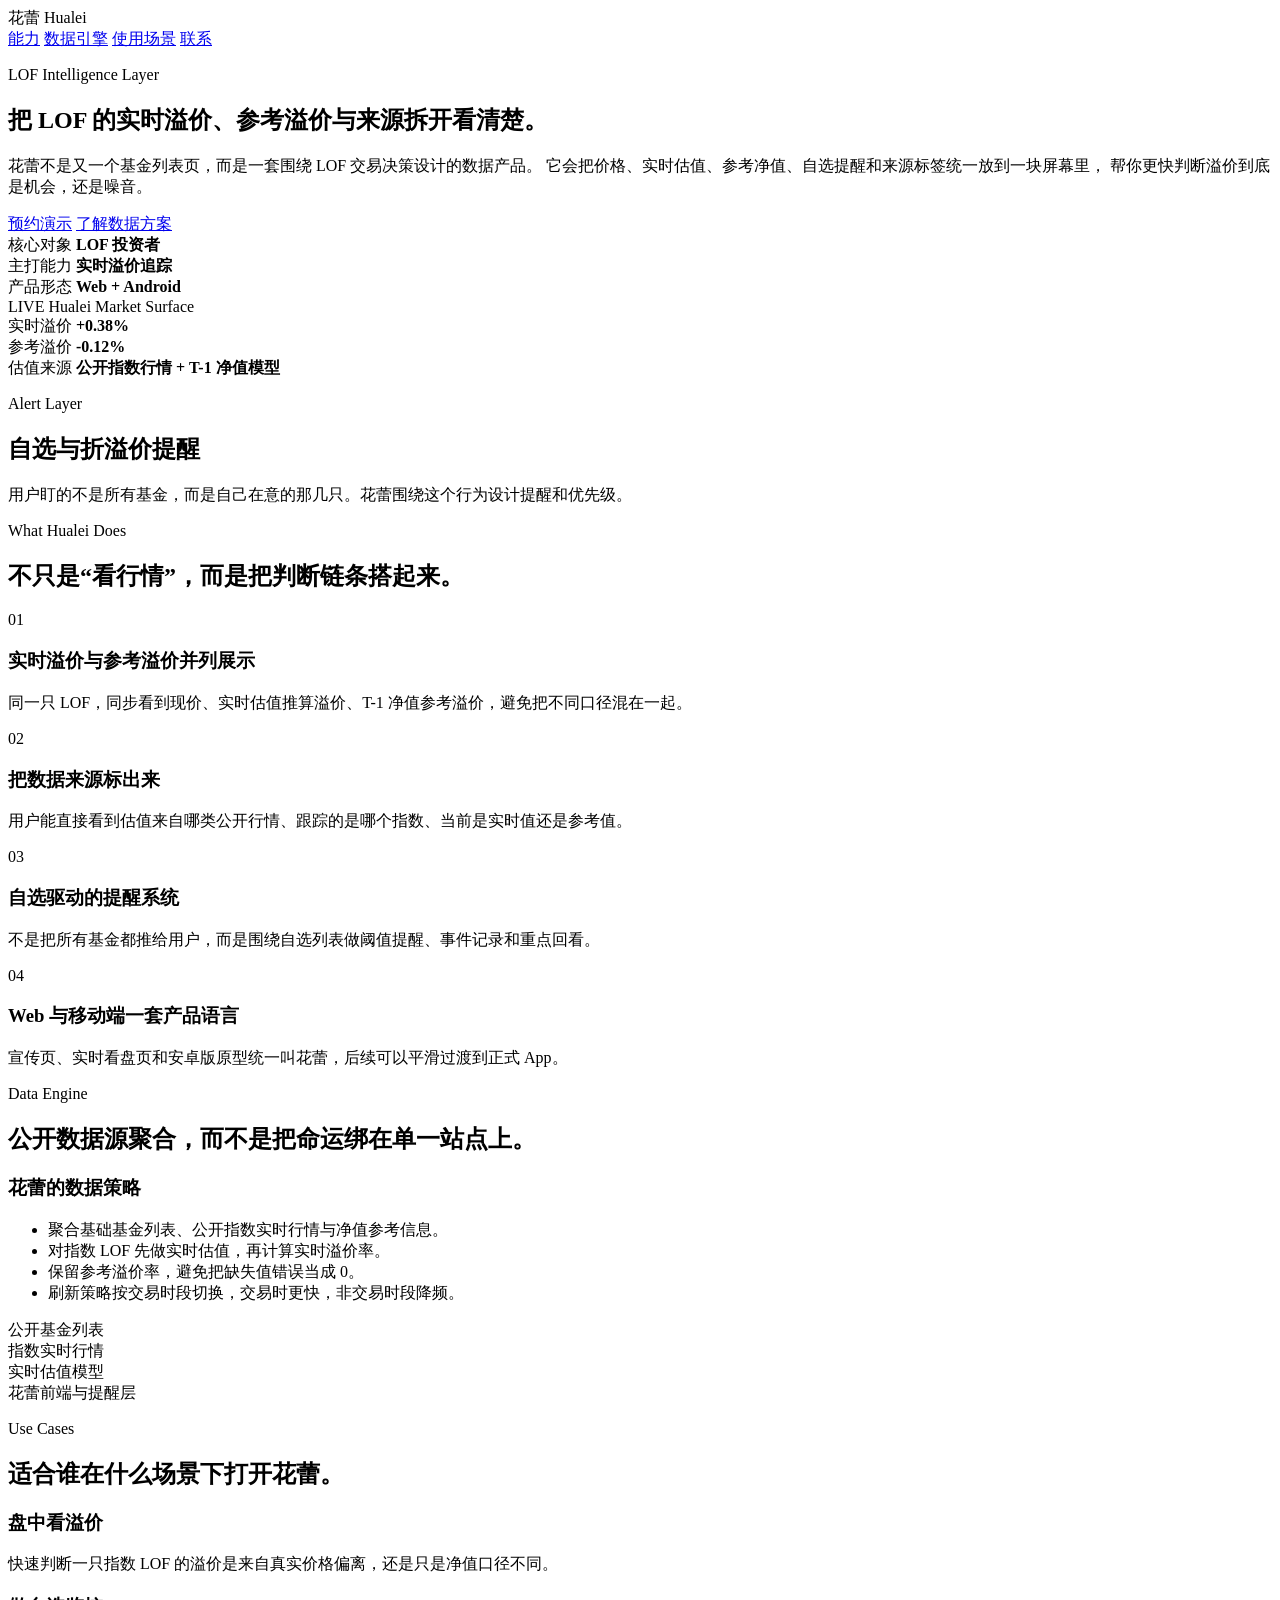
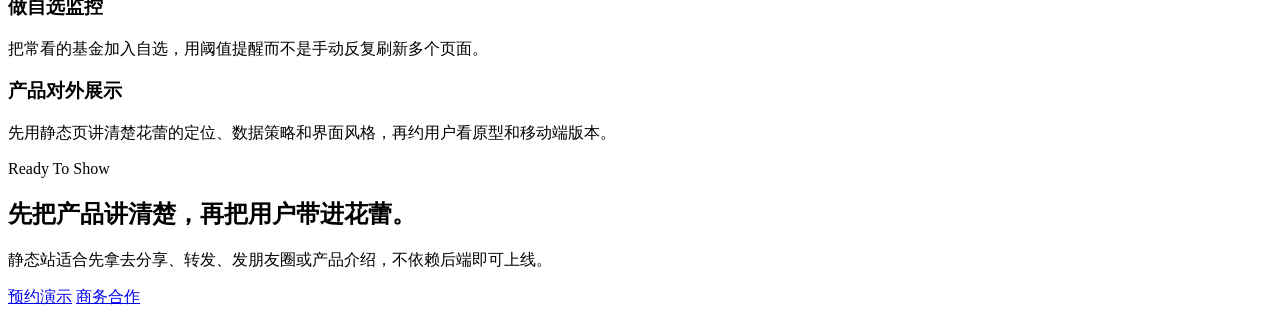
==== index.html @ 197fde26 "Add Hualei Cloudflare Pages landing site" ====
<!DOCTYPE html>
<html lang="zh-CN">
<head>
  <meta charset="UTF-8" />
  <meta name="viewport" content="width=device-width, initial-scale=1.0" />
  <title>花蕾 | LOF 实时溢价追踪</title>
  <meta
    name="description"
    content="花蕾是一款面向 LOF 投资者的准实时数据产品，聚合实时溢价、参考溢价、数据来源、自选提醒和移动端体验。"
  />
  <meta name="theme-color" content="#09111e" />
  <meta property="og:title" content="花蕾 | LOF 实时溢价追踪" />
  <meta
    property="og:description"
    content="把 LOF 的实时溢价、参考溢价与来源拆开看清楚。"
  />
  <meta property="og:type" content="website" />
  <link rel="stylesheet" href="./styles.css" />
  <link rel="manifest" href="./site.webmanifest" />
</head>
<body>
  <div class="aurora aurora-a"></div>
  <div class="aurora aurora-b"></div>
  <div class="noise"></div>

  <header class="site-header">
    <div class="brand-lockup">
      <span class="brand-dot"></span>
      <span class="brand-name">花蕾 Hualei</span>
    </div>
    <nav class="site-nav">
      <a href="#features">能力</a>
      <a href="#engine">数据引擎</a>
      <a href="#scenes">使用场景</a>
      <a href="#contact">联系</a>
    </nav>
  </header>

  <main>
    <section class="hero">
      <div class="hero-copy">
        <p class="eyebrow">LOF Intelligence Layer</p>
        <h1>把 LOF 的实时溢价、参考溢价与来源拆开看清楚。</h1>
        <p class="hero-text">
          花蕾不是又一个基金列表页，而是一套围绕 LOF 交易决策设计的数据产品。
          它会把价格、实时估值、参考净值、自选提醒和来源标签统一放到一块屏幕里，
          帮你更快判断溢价到底是机会，还是噪音。
        </p>
        <div class="hero-actions">
          <a class="primary-link" href="#contact">预约演示</a>
          <a class="secondary-link" href="#engine">了解数据方案</a>
        </div>
        <div class="hero-meta">
          <div class="meta-card">
            <span>核心对象</span>
            <strong>LOF 投资者</strong>
          </div>
          <div class="meta-card">
            <span>主打能力</span>
            <strong>实时溢价追踪</strong>
          </div>
          <div class="meta-card">
            <span>产品形态</span>
            <strong>Web + Android</strong>
          </div>
        </div>
      </div>

      <div class="hero-visual">
        <div class="glass-card main-card">
          <div class="card-topline">
            <span class="signal live">LIVE</span>
            <span>Hualei Market Surface</span>
          </div>
          <div class="metric-stack">
            <div class="metric-row">
              <span>实时溢价</span>
              <strong class="positive">+0.38%</strong>
            </div>
            <div class="metric-row">
              <span>参考溢价</span>
              <strong class="negative">-0.12%</strong>
            </div>
            <div class="metric-row">
              <span>估值来源</span>
              <strong>公开指数行情 + T-1 净值模型</strong>
            </div>
          </div>
          <div class="wave-grid">
            <span></span><span></span><span></span><span></span><span></span><span></span>
            <span></span><span></span><span></span><span></span><span></span><span></span>
          </div>
        </div>

        <div class="glass-card side-card">
          <p class="mini-title">Alert Layer</p>
          <h2>自选与折溢价提醒</h2>
          <p>用户盯的不是所有基金，而是自己在意的那几只。花蕾围绕这个行为设计提醒和优先级。</p>
        </div>
      </div>
    </section>

    <section id="features" class="section-block">
      <div class="section-head">
        <p class="eyebrow">What Hualei Does</p>
        <h2>不只是“看行情”，而是把判断链条搭起来。</h2>
      </div>
      <div class="feature-grid">
        <article class="feature-card">
          <span class="feature-index">01</span>
          <h3>实时溢价与参考溢价并列展示</h3>
          <p>同一只 LOF，同步看到现价、实时估值推算溢价、T-1 净值参考溢价，避免把不同口径混在一起。</p>
        </article>
        <article class="feature-card">
          <span class="feature-index">02</span>
          <h3>把数据来源标出来</h3>
          <p>用户能直接看到估值来自哪类公开行情、跟踪的是哪个指数、当前是实时值还是参考值。</p>
        </article>
        <article class="feature-card">
          <span class="feature-index">03</span>
          <h3>自选驱动的提醒系统</h3>
          <p>不是把所有基金都推给用户，而是围绕自选列表做阈值提醒、事件记录和重点回看。</p>
        </article>
        <article class="feature-card">
          <span class="feature-index">04</span>
          <h3>Web 与移动端一套产品语言</h3>
          <p>宣传页、实时看盘页和安卓版原型统一叫花蕾，后续可以平滑过渡到正式 App。</p>
        </article>
      </div>
    </section>

    <section id="engine" class="section-block engine-section">
      <div class="section-head">
        <p class="eyebrow">Data Engine</p>
        <h2>公开数据源聚合，而不是把命运绑在单一站点上。</h2>
      </div>
      <div class="engine-layout">
        <div class="engine-card">
          <h3>花蕾的数据策略</h3>
          <ul class="bullet-list">
            <li>聚合基础基金列表、公开指数实时行情与净值参考信息。</li>
            <li>对指数 LOF 先做实时估值，再计算实时溢价率。</li>
            <li>保留参考溢价率，避免把缺失值错误当成 0。</li>
            <li>刷新策略按交易时段切换，交易时更快，非交易时段降频。</li>
          </ul>
        </div>
        <div class="engine-flow">
          <div class="flow-node">公开基金列表</div>
          <div class="flow-arrow"></div>
          <div class="flow-node">指数实时行情</div>
          <div class="flow-arrow"></div>
          <div class="flow-node accent-node">实时估值模型</div>
          <div class="flow-arrow"></div>
          <div class="flow-node">花蕾前端与提醒层</div>
        </div>
      </div>
    </section>

    <section id="scenes" class="section-block">
      <div class="section-head">
        <p class="eyebrow">Use Cases</p>
        <h2>适合谁在什么场景下打开花蕾。</h2>
      </div>
      <div class="scene-grid">
        <article class="scene-card">
          <h3>盘中看溢价</h3>
          <p>快速判断一只指数 LOF 的溢价是来自真实价格偏离，还是只是净值口径不同。</p>
        </article>
        <article class="scene-card">
          <h3>做自选监控</h3>
          <p>把常看的基金加入自选，用阈值提醒而不是手动反复刷新多个页面。</p>
        </article>
        <article class="scene-card">
          <h3>产品对外展示</h3>
          <p>先用静态页讲清楚花蕾的定位、数据策略和界面风格，再约用户看原型和移动端版本。</p>
        </article>
      </div>
    </section>

    <section id="contact" class="cta-strip">
      <div>
        <p class="eyebrow">Ready To Show</p>
        <h2>先把产品讲清楚，再把用户带进花蕾。</h2>
        <p class="cta-text">静态站适合先拿去分享、转发、发朋友圈或产品介绍，不依赖后端即可上线。</p>
      </div>
      <div class="cta-actions">
        <a class="primary-link" href="mailto:hello@hualei.app">预约演示</a>
        <a class="secondary-link" href="mailto:bd@hualei.app">商务合作</a>
      </div>
    </section>
  </main>
</body>
</html>
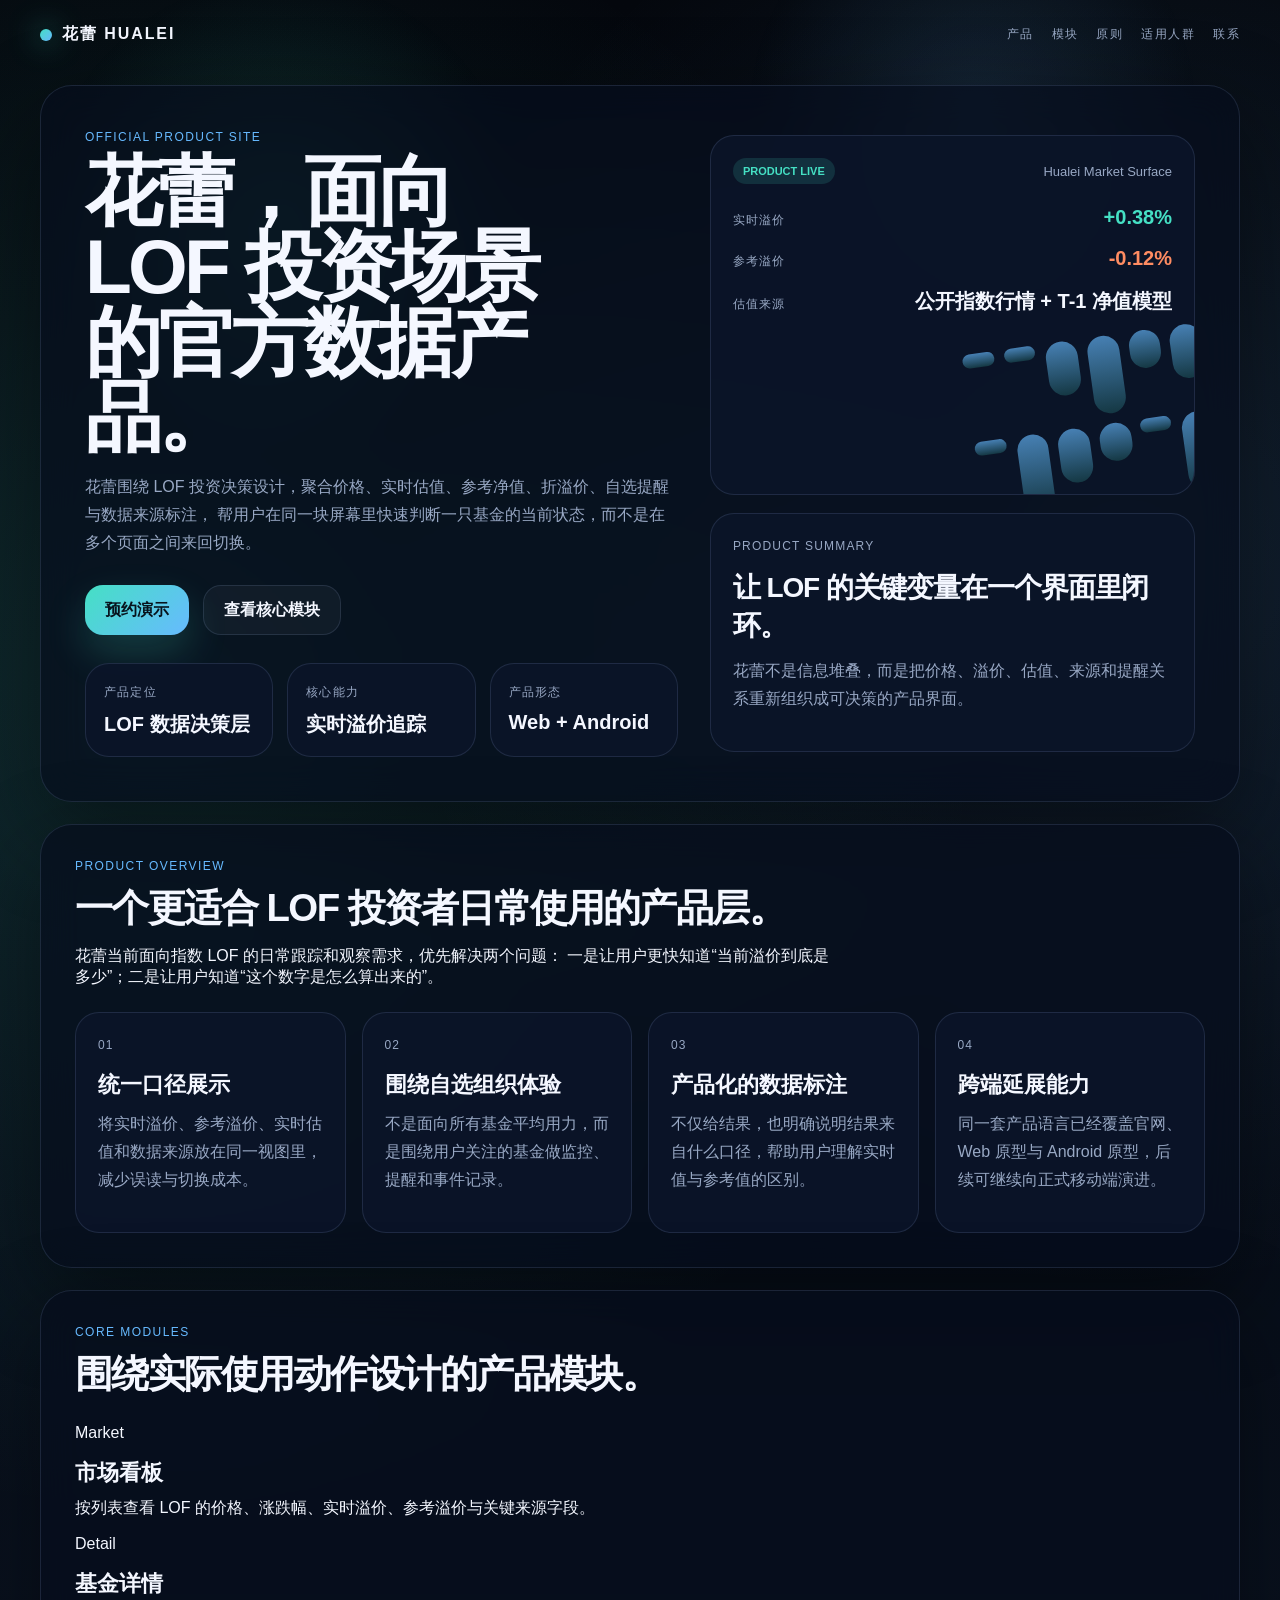
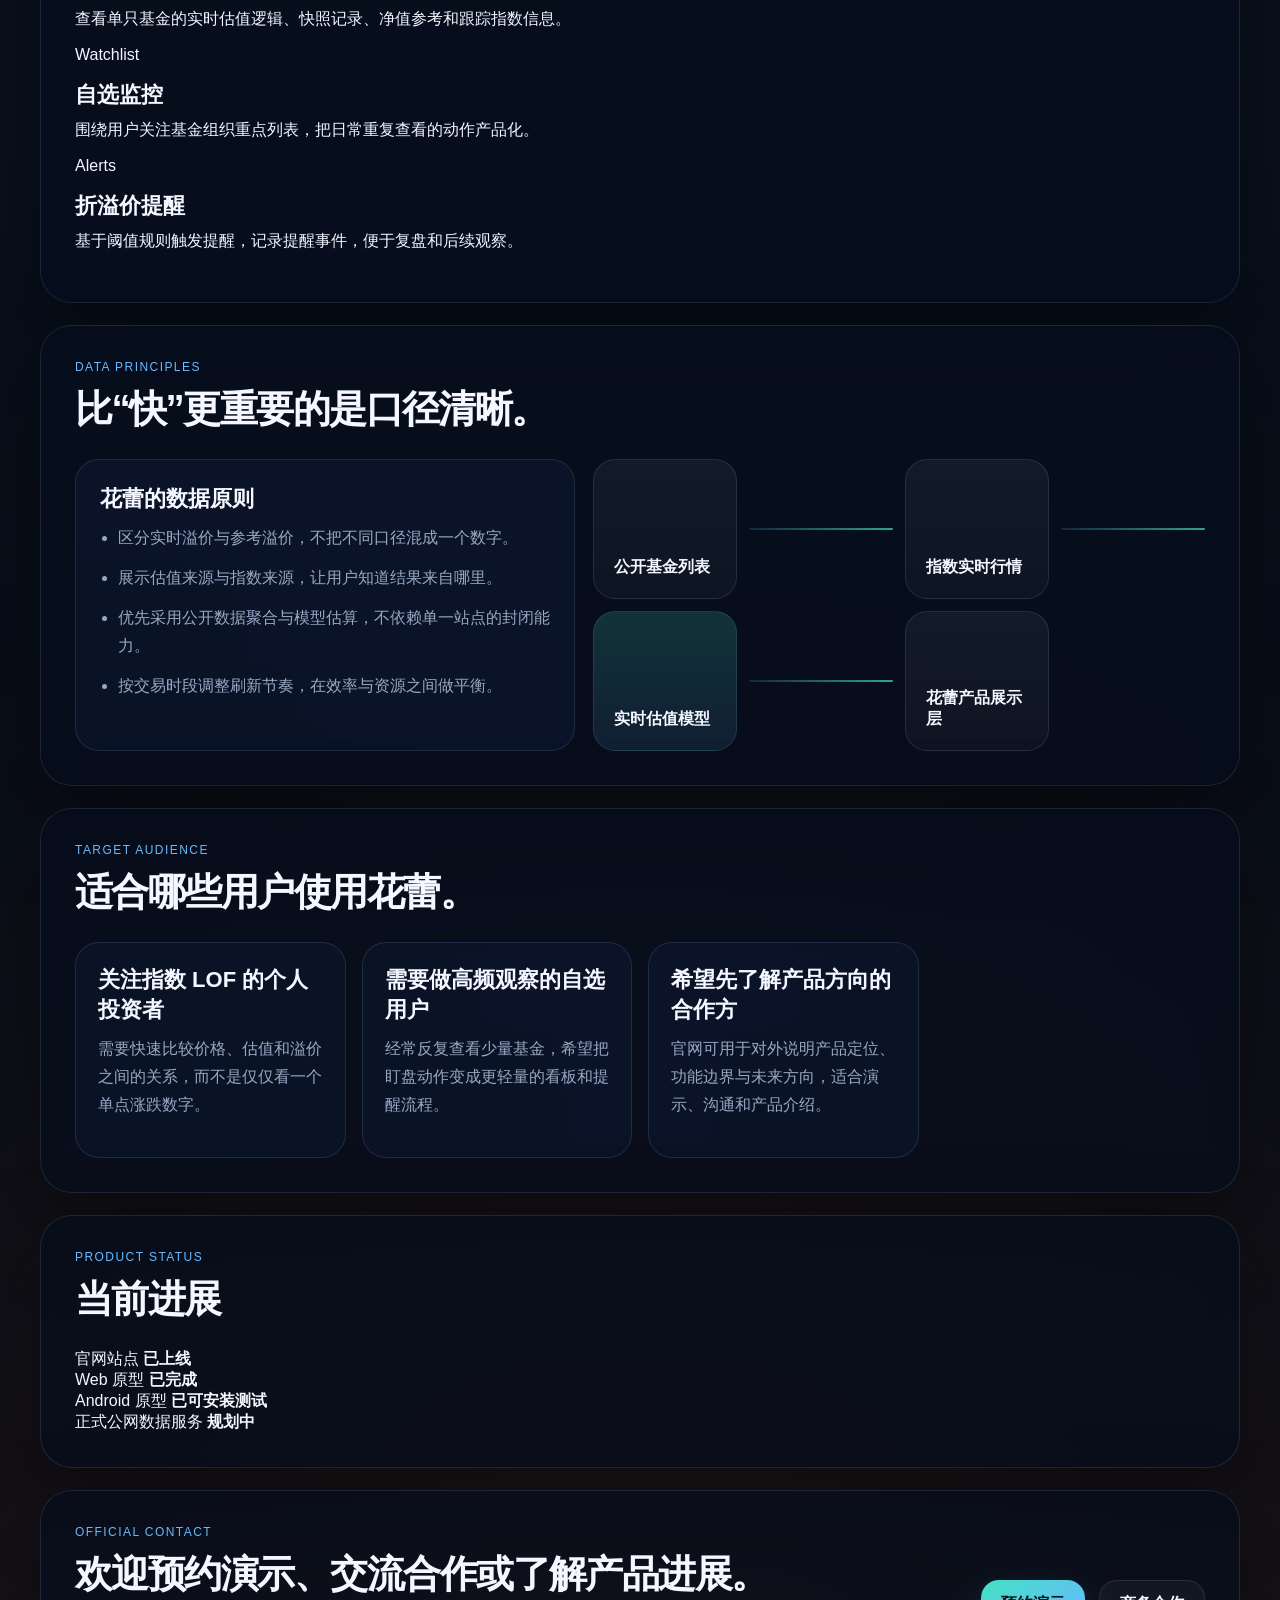
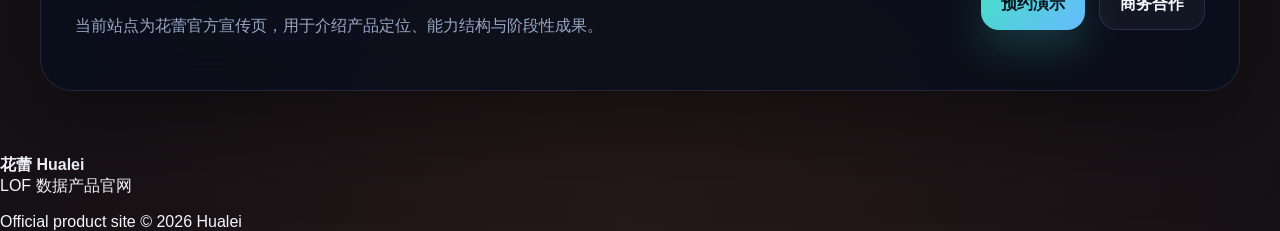
==== commit 7fa50614: "Upgrade landing page into official product site" ====
--- a/index.html
+++ b/index.html
@@ -3,16 +3,16 @@
 <head>
   <meta charset="UTF-8" />
   <meta name="viewport" content="width=device-width, initial-scale=1.0" />
-  <title>花蕾 | LOF 实时溢价追踪</title>
+  <title>花蕾 | LOF 数据产品官网</title>
   <meta
     name="description"
-    content="花蕾是一款面向 LOF 投资者的准实时数据产品，聚合实时溢价、参考溢价、数据来源、自选提醒和移动端体验。"
+    content="花蕾是一款面向 LOF 投资者的官方数据产品，提供实时溢价追踪、参考溢价、数据来源标注、自选监控与提醒能力。"
   />
   <meta name="theme-color" content="#09111e" />
-  <meta property="og:title" content="花蕾 | LOF 实时溢价追踪" />
+  <meta property="og:title" content="花蕾 | LOF 数据产品官网" />
   <meta
     property="og:description"
-    content="把 LOF 的实时溢价、参考溢价与来源拆开看清楚。"
+    content="把 LOF 的价格、估值、溢价与来源拆开看清楚。"
   />
   <meta property="og:type" content="website" />
   <link rel="stylesheet" href="./styles.css" />
@@ -29,9 +29,10 @@
       <span class="brand-name">花蕾 Hualei</span>
     </div>
     <nav class="site-nav">
-      <a href="#features">能力</a>
-      <a href="#engine">数据引擎</a>
-      <a href="#scenes">使用场景</a>
+      <a href="#product">产品</a>
+      <a href="#modules">模块</a>
+      <a href="#principles">原则</a>
+      <a href="#audience">适用人群</a>
       <a href="#contact">联系</a>
     </nav>
   </header>
@@ -39,24 +40,23 @@
   <main>
     <section class="hero">
       <div class="hero-copy">
-        <p class="eyebrow">LOF Intelligence Layer</p>
-        <h1>把 LOF 的实时溢价、参考溢价与来源拆开看清楚。</h1>
+        <p class="eyebrow">Official Product Site</p>
+        <h1>花蕾，面向 LOF 投资场景的官方数据产品。</h1>
         <p class="hero-text">
-          花蕾不是又一个基金列表页，而是一套围绕 LOF 交易决策设计的数据产品。
-          它会把价格、实时估值、参考净值、自选提醒和来源标签统一放到一块屏幕里，
-          帮你更快判断溢价到底是机会，还是噪音。
+          花蕾围绕 LOF 投资决策设计，聚合价格、实时估值、参考净值、折溢价、自选提醒与数据来源标注，
+          帮用户在同一块屏幕里快速判断一只基金的当前状态，而不是在多个页面之间来回切换。
         </p>
         <div class="hero-actions">
           <a class="primary-link" href="#contact">预约演示</a>
-          <a class="secondary-link" href="#engine">了解数据方案</a>
+          <a class="secondary-link" href="#modules">查看核心模块</a>
         </div>
         <div class="hero-meta">
           <div class="meta-card">
-            <span>核心对象</span>
-            <strong>LOF 投资者</strong>
+            <span>产品定位</span>
+            <strong>LOF 数据决策层</strong>
           </div>
           <div class="meta-card">
-            <span>主打能力</span>
+            <span>核心能力</span>
             <strong>实时溢价追踪</strong>
           </div>
           <div class="meta-card">
@@ -69,7 +69,7 @@
       <div class="hero-visual">
         <div class="glass-card main-card">
           <div class="card-topline">
-            <span class="signal live">LIVE</span>
+            <span class="signal live">PRODUCT LIVE</span>
             <span>Hualei Market Surface</span>
           </div>
           <div class="metric-stack">
@@ -93,55 +93,88 @@
         </div>
 
         <div class="glass-card side-card">
-          <p class="mini-title">Alert Layer</p>
-          <h2>自选与折溢价提醒</h2>
-          <p>用户盯的不是所有基金，而是自己在意的那几只。花蕾围绕这个行为设计提醒和优先级。</p>
-        </div>
-      </div>
-    </section>
-
-    <section id="features" class="section-block">
-      <div class="section-head">
-        <p class="eyebrow">What Hualei Does</p>
-        <h2>不只是“看行情”，而是把判断链条搭起来。</h2>
+          <p class="mini-title">Product Summary</p>
+          <h2>让 LOF 的关键变量在一个界面里闭环。</h2>
+          <p>花蕾不是信息堆叠，而是把价格、溢价、估值、来源和提醒关系重新组织成可决策的产品界面。</p>
+        </div>
+      </div>
+    </section>
+
+    <section id="product" class="section-block">
+      <div class="section-head">
+        <p class="eyebrow">Product Overview</p>
+        <h2>一个更适合 LOF 投资者日常使用的产品层。</h2>
+        <p class="section-copy">
+          花蕾当前面向指数 LOF 的日常跟踪和观察需求，优先解决两个问题：
+          一是让用户更快知道“当前溢价到底是多少”；二是让用户知道“这个数字是怎么算出来的”。
+        </p>
       </div>
       <div class="feature-grid">
         <article class="feature-card">
           <span class="feature-index">01</span>
-          <h3>实时溢价与参考溢价并列展示</h3>
-          <p>同一只 LOF，同步看到现价、实时估值推算溢价、T-1 净值参考溢价，避免把不同口径混在一起。</p>
+          <h3>统一口径展示</h3>
+          <p>将实时溢价、参考溢价、实时估值和数据来源放在同一视图里，减少误读与切换成本。</p>
         </article>
         <article class="feature-card">
           <span class="feature-index">02</span>
-          <h3>把数据来源标出来</h3>
-          <p>用户能直接看到估值来自哪类公开行情、跟踪的是哪个指数、当前是实时值还是参考值。</p>
+          <h3>围绕自选组织体验</h3>
+          <p>不是面向所有基金平均用力，而是围绕用户关注的基金做监控、提醒和事件记录。</p>
         </article>
         <article class="feature-card">
           <span class="feature-index">03</span>
-          <h3>自选驱动的提醒系统</h3>
-          <p>不是把所有基金都推给用户，而是围绕自选列表做阈值提醒、事件记录和重点回看。</p>
+          <h3>产品化的数据标注</h3>
+          <p>不仅给结果，也明确说明结果来自什么口径，帮助用户理解实时值与参考值的区别。</p>
         </article>
         <article class="feature-card">
           <span class="feature-index">04</span>
-          <h3>Web 与移动端一套产品语言</h3>
-          <p>宣传页、实时看盘页和安卓版原型统一叫花蕾，后续可以平滑过渡到正式 App。</p>
-        </article>
-      </div>
-    </section>
-
-    <section id="engine" class="section-block engine-section">
-      <div class="section-head">
-        <p class="eyebrow">Data Engine</p>
-        <h2>公开数据源聚合，而不是把命运绑在单一站点上。</h2>
+          <h3>跨端延展能力</h3>
+          <p>同一套产品语言已经覆盖官网、Web 原型与 Android 原型，后续可继续向正式移动端演进。</p>
+        </article>
+      </div>
+    </section>
+
+    <section id="modules" class="section-block">
+      <div class="section-head">
+        <p class="eyebrow">Core Modules</p>
+        <h2>围绕实际使用动作设计的产品模块。</h2>
+      </div>
+      <div class="module-grid">
+        <article class="module-card">
+          <p class="module-tag">Market</p>
+          <h3>市场看板</h3>
+          <p>按列表查看 LOF 的价格、涨跌幅、实时溢价、参考溢价与关键来源字段。</p>
+        </article>
+        <article class="module-card">
+          <p class="module-tag">Detail</p>
+          <h3>基金详情</h3>
+          <p>查看单只基金的实时估值逻辑、快照记录、净值参考和跟踪指数信息。</p>
+        </article>
+        <article class="module-card">
+          <p class="module-tag">Watchlist</p>
+          <h3>自选监控</h3>
+          <p>围绕用户关注基金组织重点列表，把日常重复查看的动作产品化。</p>
+        </article>
+        <article class="module-card">
+          <p class="module-tag">Alerts</p>
+          <h3>折溢价提醒</h3>
+          <p>基于阈值规则触发提醒，记录提醒事件，便于复盘和后续观察。</p>
+        </article>
+      </div>
+    </section>
+
+    <section id="principles" class="section-block engine-section">
+      <div class="section-head">
+        <p class="eyebrow">Data Principles</p>
+        <h2>比“快”更重要的是口径清晰。</h2>
       </div>
       <div class="engine-layout">
         <div class="engine-card">
-          <h3>花蕾的数据策略</h3>
+          <h3>花蕾的数据原则</h3>
           <ul class="bullet-list">
-            <li>聚合基础基金列表、公开指数实时行情与净值参考信息。</li>
-            <li>对指数 LOF 先做实时估值，再计算实时溢价率。</li>
-            <li>保留参考溢价率，避免把缺失值错误当成 0。</li>
-            <li>刷新策略按交易时段切换，交易时更快，非交易时段降频。</li>
+            <li>区分实时溢价与参考溢价，不把不同口径混成一个数字。</li>
+            <li>展示估值来源与指数来源，让用户知道结果来自哪里。</li>
+            <li>优先采用公开数据聚合与模型估算，不依赖单一站点的封闭能力。</li>
+            <li>按交易时段调整刷新节奏，在效率与资源之间做平衡。</li>
           </ul>
         </div>
         <div class="engine-flow">
@@ -151,37 +184,62 @@
           <div class="flow-arrow"></div>
           <div class="flow-node accent-node">实时估值模型</div>
           <div class="flow-arrow"></div>
-          <div class="flow-node">花蕾前端与提醒层</div>
-        </div>
-      </div>
-    </section>
-
-    <section id="scenes" class="section-block">
-      <div class="section-head">
-        <p class="eyebrow">Use Cases</p>
-        <h2>适合谁在什么场景下打开花蕾。</h2>
+          <div class="flow-node">花蕾产品展示层</div>
+        </div>
+      </div>
+    </section>
+
+    <section id="audience" class="section-block">
+      <div class="section-head">
+        <p class="eyebrow">Target Audience</p>
+        <h2>适合哪些用户使用花蕾。</h2>
       </div>
       <div class="scene-grid">
         <article class="scene-card">
-          <h3>盘中看溢价</h3>
-          <p>快速判断一只指数 LOF 的溢价是来自真实价格偏离，还是只是净值口径不同。</p>
+          <h3>关注指数 LOF 的个人投资者</h3>
+          <p>需要快速比较价格、估值和溢价之间的关系，而不是仅仅看一个单点涨跌数字。</p>
         </article>
         <article class="scene-card">
-          <h3>做自选监控</h3>
-          <p>把常看的基金加入自选，用阈值提醒而不是手动反复刷新多个页面。</p>
+          <h3>需要做高频观察的自选用户</h3>
+          <p>经常反复查看少量基金，希望把盯盘动作变成更轻量的看板和提醒流程。</p>
         </article>
         <article class="scene-card">
-          <h3>产品对外展示</h3>
-          <p>先用静态页讲清楚花蕾的定位、数据策略和界面风格，再约用户看原型和移动端版本。</p>
-        </article>
+          <h3>希望先了解产品方向的合作方</h3>
+          <p>官网可用于对外说明产品定位、功能边界与未来方向，适合演示、沟通和产品介绍。</p>
+        </article>
+      </div>
+    </section>
+
+    <section class="section-block status-section">
+      <div class="section-head">
+        <p class="eyebrow">Product Status</p>
+        <h2>当前进展</h2>
+      </div>
+      <div class="status-grid">
+        <div class="status-card">
+          <span>官网站点</span>
+          <strong>已上线</strong>
+        </div>
+        <div class="status-card">
+          <span>Web 原型</span>
+          <strong>已完成</strong>
+        </div>
+        <div class="status-card">
+          <span>Android 原型</span>
+          <strong>已可安装测试</strong>
+        </div>
+        <div class="status-card">
+          <span>正式公网数据服务</span>
+          <strong>规划中</strong>
+        </div>
       </div>
     </section>
 
     <section id="contact" class="cta-strip">
       <div>
-        <p class="eyebrow">Ready To Show</p>
-        <h2>先把产品讲清楚，再把用户带进花蕾。</h2>
-        <p class="cta-text">静态站适合先拿去分享、转发、发朋友圈或产品介绍，不依赖后端即可上线。</p>
+        <p class="eyebrow">Official Contact</p>
+        <h2>欢迎预约演示、交流合作或了解产品进展。</h2>
+        <p class="cta-text">当前站点为花蕾官方宣传页，用于介绍产品定位、能力结构与阶段性成果。</p>
       </div>
       <div class="cta-actions">
         <a class="primary-link" href="mailto:hello@hualei.app">预约演示</a>
@@ -189,5 +247,16 @@
       </div>
     </section>
   </main>
+
+  <footer class="site-footer">
+    <div>
+      <strong>花蕾 Hualei</strong>
+      <p>LOF 数据产品官网</p>
+    </div>
+    <div class="footer-copy">
+      <span>Official product site</span>
+      <span>© 2026 Hualei</span>
+    </div>
+  </footer>
 </body>
 </html>
--- a/styles.css
+++ b/styles.css
@@ -0,0 +1,490 @@
+:root {
+  --bg: #04070d;
+  --panel: rgba(7, 14, 29, 0.7);
+  --panel-strong: rgba(12, 21, 42, 0.88);
+  --line: rgba(126, 150, 192, 0.18);
+  --text: #f4f7ff;
+  --muted: #98a8c4;
+  --teal: #45e0c4;
+  --cyan: #67baff;
+  --orange: #ff8c62;
+  --shadow: 0 32px 90px rgba(0, 0, 0, 0.42);
+}
+
+* {
+  box-sizing: border-box;
+}
+
+html {
+  scroll-behavior: smooth;
+}
+
+body {
+  margin: 0;
+  min-height: 100vh;
+  overflow-x: hidden;
+  font-family: "Segoe UI", "PingFang SC", "Microsoft YaHei", sans-serif;
+  color: var(--text);
+  background:
+    radial-gradient(circle at 12% 20%, rgba(69, 224, 196, 0.15), transparent 28%),
+    radial-gradient(circle at 88% 16%, rgba(103, 186, 255, 0.13), transparent 24%),
+    radial-gradient(circle at 50% 100%, rgba(255, 140, 98, 0.13), transparent 38%),
+    linear-gradient(180deg, #04070d 0%, #09111e 48%, #05080f 100%);
+}
+
+.aurora,
+.noise {
+  pointer-events: none;
+  position: fixed;
+  inset: 0;
+}
+
+.aurora-a {
+  background: radial-gradient(circle at 22% 24%, rgba(69, 224, 196, 0.14), transparent 20%);
+}
+
+.aurora-b {
+  background: radial-gradient(circle at 76% 12%, rgba(103, 186, 255, 0.12), transparent 18%);
+}
+
+.noise {
+  opacity: 0.08;
+  background-image:
+    linear-gradient(rgba(255, 255, 255, 0.05) 1px, transparent 1px),
+    linear-gradient(90deg, rgba(255, 255, 255, 0.04) 1px, transparent 1px);
+  background-size: 72px 72px;
+  mask-image: linear-gradient(180deg, black, transparent);
+}
+
+.site-header,
+main {
+  position: relative;
+  z-index: 1;
+}
+
+.site-header {
+  width: min(1200px, calc(100vw - 32px));
+  margin: 0 auto;
+  padding: 24px 0 0;
+  display: flex;
+  justify-content: space-between;
+  align-items: center;
+  gap: 18px;
+}
+
+.brand-lockup {
+  display: inline-flex;
+  align-items: center;
+  gap: 10px;
+  font-weight: 700;
+}
+
+.brand-dot {
+  width: 12px;
+  height: 12px;
+  border-radius: 999px;
+  background: linear-gradient(135deg, var(--teal), var(--cyan));
+  box-shadow: 0 0 30px rgba(69, 224, 196, 0.8);
+}
+
+.brand-name,
+.site-nav a,
+.eyebrow {
+  letter-spacing: 0.12em;
+  text-transform: uppercase;
+}
+
+.site-nav {
+  display: flex;
+  flex-wrap: wrap;
+  gap: 18px;
+}
+
+.site-nav a {
+  color: var(--muted);
+  text-decoration: none;
+  font-size: 12px;
+}
+
+main {
+  width: min(1200px, calc(100vw - 32px));
+  margin: 0 auto;
+  padding: 20px 0 64px;
+}
+
+.hero,
+.section-block,
+.cta-strip {
+  background: var(--panel);
+  border: 1px solid var(--line);
+  border-radius: 32px;
+  box-shadow: var(--shadow);
+  backdrop-filter: blur(18px);
+}
+
+.hero {
+  display: grid;
+  grid-template-columns: 1.1fr 0.9fr;
+  gap: 32px;
+  padding: 44px;
+  margin-top: 20px;
+}
+
+.eyebrow {
+  margin: 0 0 10px;
+  color: var(--cyan);
+  font-size: 12px;
+}
+
+h1,
+h2,
+h3,
+p {
+  margin-top: 0;
+}
+
+h1 {
+  margin-bottom: 18px;
+  font-size: clamp(42px, 6vw, 78px);
+  line-height: 0.98;
+  letter-spacing: -0.05em;
+  max-width: 12ch;
+}
+
+h2 {
+  margin-bottom: 12px;
+  font-size: clamp(26px, 3vw, 42px);
+  letter-spacing: -0.04em;
+}
+
+h3 {
+  margin-bottom: 10px;
+  font-size: 22px;
+}
+
+.hero-text,
+.feature-card p,
+.engine-card li,
+.scene-card p,
+.side-card p,
+.cta-text {
+  color: var(--muted);
+  line-height: 1.75;
+}
+
+.hero-actions,
+.cta-actions {
+  display: flex;
+  flex-wrap: wrap;
+  gap: 14px;
+  margin-top: 28px;
+}
+
+.primary-link,
+.secondary-link {
+  display: inline-flex;
+  align-items: center;
+  justify-content: center;
+  min-height: 50px;
+  padding: 0 20px;
+  border-radius: 18px;
+  font-weight: 700;
+  text-decoration: none;
+}
+
+.primary-link {
+  color: #07131d;
+  background: linear-gradient(135deg, var(--teal), var(--cyan));
+  box-shadow: 0 18px 40px rgba(69, 224, 196, 0.2);
+}
+
+.secondary-link {
+  color: var(--text);
+  border: 1px solid var(--line);
+  background: rgba(255, 255, 255, 0.04);
+}
+
+.hero-meta {
+  display: grid;
+  grid-template-columns: repeat(3, 1fr);
+  gap: 14px;
+  margin-top: 28px;
+}
+
+.meta-card,
+.glass-card,
+.feature-card,
+.engine-card,
+.scene-card {
+  background: var(--panel-strong);
+  border: 1px solid var(--line);
+  border-radius: 24px;
+}
+
+.meta-card {
+  padding: 18px;
+}
+
+.meta-card span,
+.metric-row span,
+.mini-title,
+.feature-index {
+  color: var(--muted);
+  font-size: 12px;
+  text-transform: uppercase;
+  letter-spacing: 0.1em;
+}
+
+.meta-card strong,
+.metric-row strong {
+  display: block;
+  margin-top: 10px;
+  font-size: 20px;
+}
+
+.hero-visual {
+  display: grid;
+  gap: 18px;
+  align-content: center;
+}
+
+.glass-card {
+  padding: 22px;
+  position: relative;
+  overflow: hidden;
+}
+
+.main-card {
+  min-height: 360px;
+}
+
+.card-topline {
+  display: flex;
+  justify-content: space-between;
+  align-items: center;
+  gap: 12px;
+  margin-bottom: 22px;
+  color: var(--muted);
+  font-size: 13px;
+}
+
+.signal {
+  padding: 7px 10px;
+  border-radius: 999px;
+  font-size: 11px;
+  font-weight: 700;
+}
+
+.signal.live {
+  color: var(--teal);
+  background: rgba(69, 224, 196, 0.14);
+}
+
+.metric-stack {
+  display: grid;
+  gap: 18px;
+}
+
+.metric-row {
+  display: flex;
+  justify-content: space-between;
+  gap: 16px;
+  align-items: baseline;
+}
+
+.metric-row strong {
+  margin-top: 0;
+  text-align: right;
+}
+
+.wave-grid {
+  position: absolute;
+  right: -18px;
+  bottom: -10px;
+  width: 240px;
+  display: grid;
+  grid-template-columns: repeat(6, 1fr);
+  gap: 10px;
+  transform: rotate(-8deg);
+}
+
+.wave-grid span {
+  display: block;
+  height: 14px;
+  border-radius: 999px;
+  background: linear-gradient(180deg, rgba(103, 186, 255, 0.65), rgba(69, 224, 196, 0.18));
+  animation: rise 3.8s ease-in-out infinite;
+}
+
+.wave-grid span:nth-child(3n) { height: 54px; }
+.wave-grid span:nth-child(4n) { height: 78px; }
+.wave-grid span:nth-child(5n) { height: 38px; }
+
+@keyframes rise {
+  0%, 100% { transform: translateY(8px); opacity: 0.55; }
+  50% { transform: translateY(-8px); opacity: 1; }
+}
+
+.side-card h2 {
+  font-size: 28px;
+}
+
+.positive {
+  color: var(--teal);
+}
+
+.negative {
+  color: var(--orange);
+}
+
+.section-block,
+.cta-strip {
+  margin-top: 22px;
+  padding: 34px;
+}
+
+.section-head {
+  max-width: 760px;
+  margin-bottom: 24px;
+}
+
+.feature-grid,
+.scene-grid {
+  display: grid;
+  grid-template-columns: repeat(4, 1fr);
+  gap: 16px;
+}
+
+.feature-card,
+.scene-card {
+  padding: 22px;
+}
+
+.feature-index {
+  display: inline-block;
+  margin-bottom: 18px;
+}
+
+.engine-layout {
+  display: grid;
+  grid-template-columns: 0.9fr 1.1fr;
+  gap: 18px;
+  align-items: stretch;
+}
+
+.engine-card {
+  padding: 24px;
+}
+
+.bullet-list {
+  margin: 0;
+  padding-left: 18px;
+}
+
+.bullet-list li + li {
+  margin-top: 12px;
+}
+
+.engine-flow {
+  display: grid;
+  grid-template-columns: repeat(4, 1fr);
+  gap: 12px;
+  align-items: center;
+}
+
+.flow-node,
+.flow-arrow {
+  border-radius: 22px;
+}
+
+.flow-node {
+  min-height: 140px;
+  padding: 20px;
+  display: flex;
+  align-items: flex-end;
+  border: 1px solid var(--line);
+  background: linear-gradient(180deg, rgba(255,255,255,0.06), rgba(255,255,255,0.03));
+  font-weight: 700;
+}
+
+.accent-node {
+  background: linear-gradient(180deg, rgba(69, 224, 196, 0.18), rgba(103, 186, 255, 0.1));
+}
+
+.flow-arrow {
+  height: 2px;
+  background: linear-gradient(90deg, rgba(103, 186, 255, 0.15), rgba(69, 224, 196, 0.7));
+}
+
+.cta-strip {
+  display: flex;
+  justify-content: space-between;
+  align-items: center;
+  gap: 20px;
+}
+
+@media (max-width: 1100px) {
+  .hero,
+  .engine-layout,
+  .cta-strip {
+    grid-template-columns: 1fr;
+    display: grid;
+  }
+
+  .feature-grid,
+  .scene-grid,
+  .hero-meta {
+    grid-template-columns: repeat(2, 1fr);
+  }
+
+  .engine-flow {
+    grid-template-columns: 1fr;
+  }
+
+  .flow-arrow {
+    width: 2px;
+    height: 34px;
+    justify-self: center;
+    background: linear-gradient(180deg, rgba(103, 186, 255, 0.15), rgba(69, 224, 196, 0.7));
+  }
+}
+
+@media (max-width: 760px) {
+  .site-header,
+  main {
+    width: min(100vw - 20px, 1200px);
+  }
+
+  .site-header {
+    padding-top: 14px;
+    flex-direction: column;
+    align-items: flex-start;
+  }
+
+  .hero,
+  .section-block,
+  .cta-strip {
+    padding: 22px;
+    border-radius: 24px;
+  }
+
+  .feature-grid,
+  .scene-grid,
+  .hero-meta {
+    grid-template-columns: 1fr;
+  }
+
+  h1 {
+    max-width: none;
+  }
+
+  .metric-row,
+  .cta-actions {
+    flex-direction: column;
+    align-items: flex-start;
+  }
+
+  .metric-row strong {
+    text-align: left;
+  }
+}
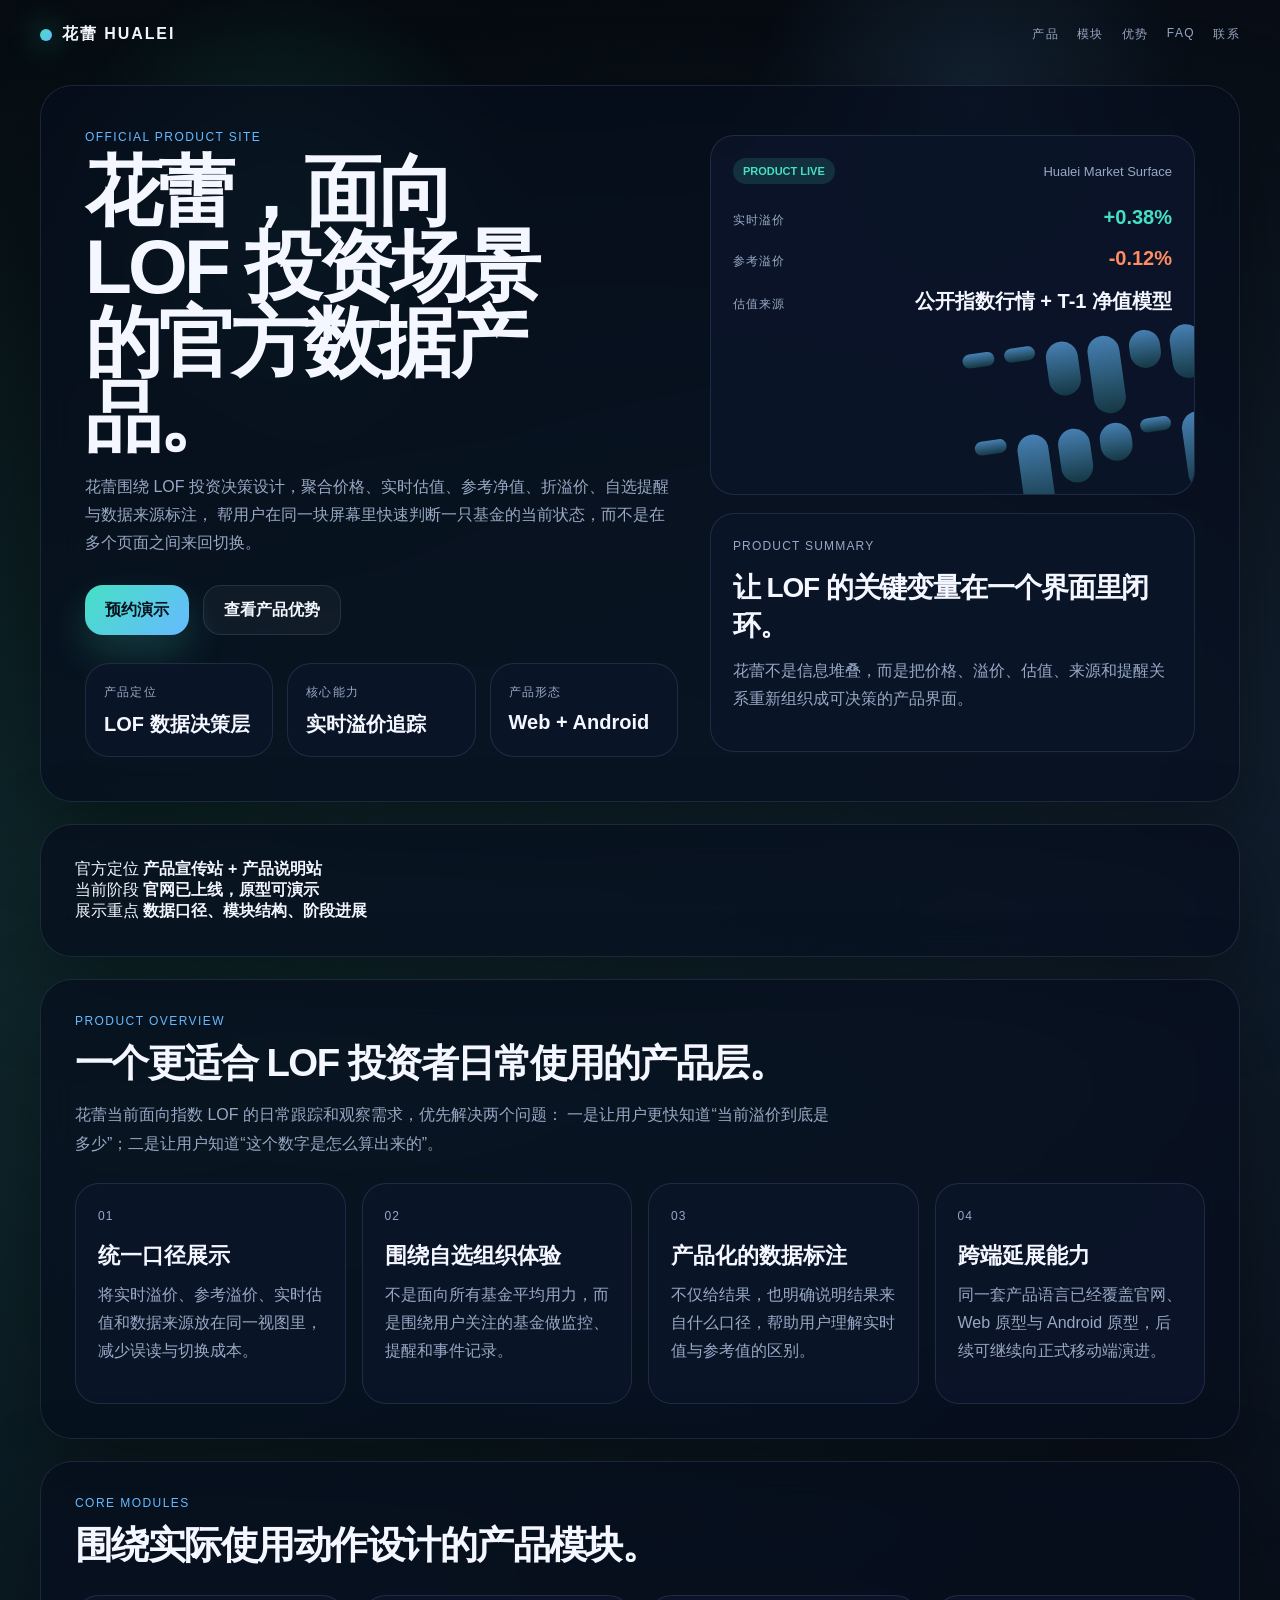
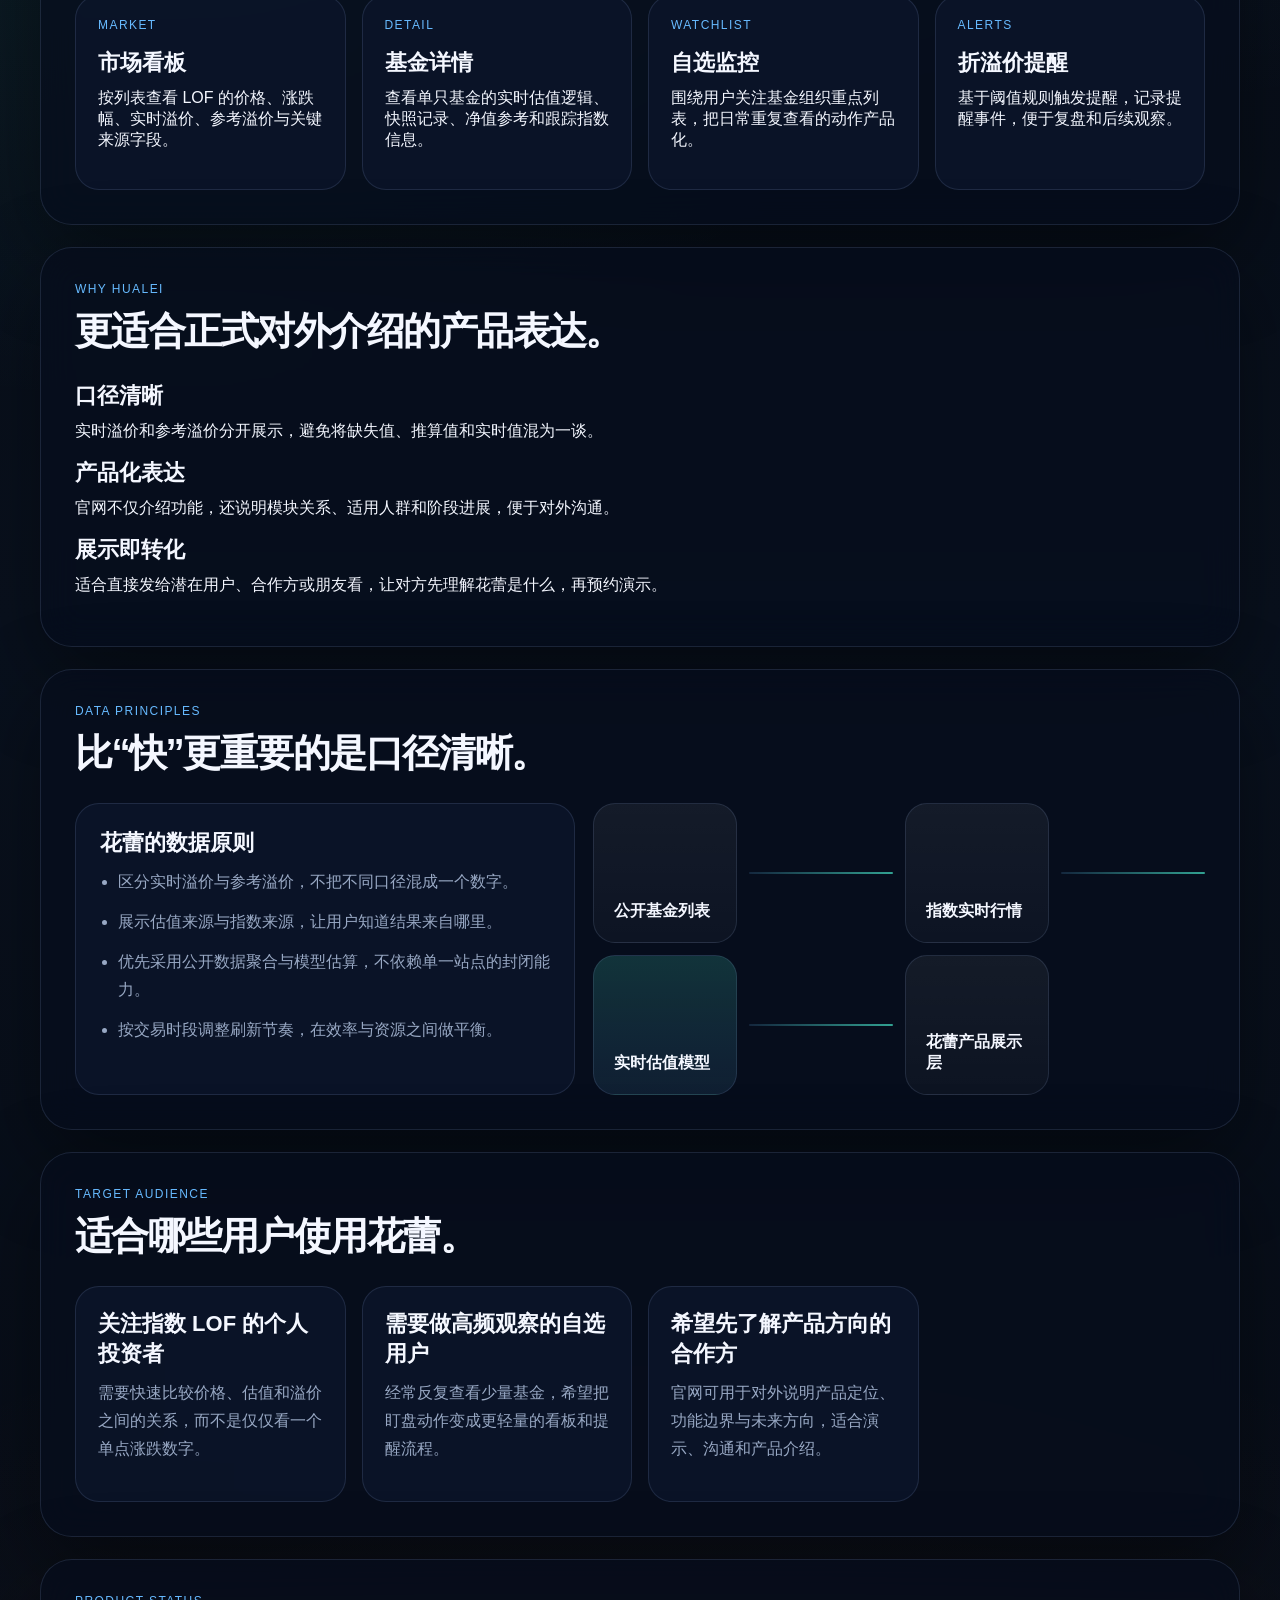
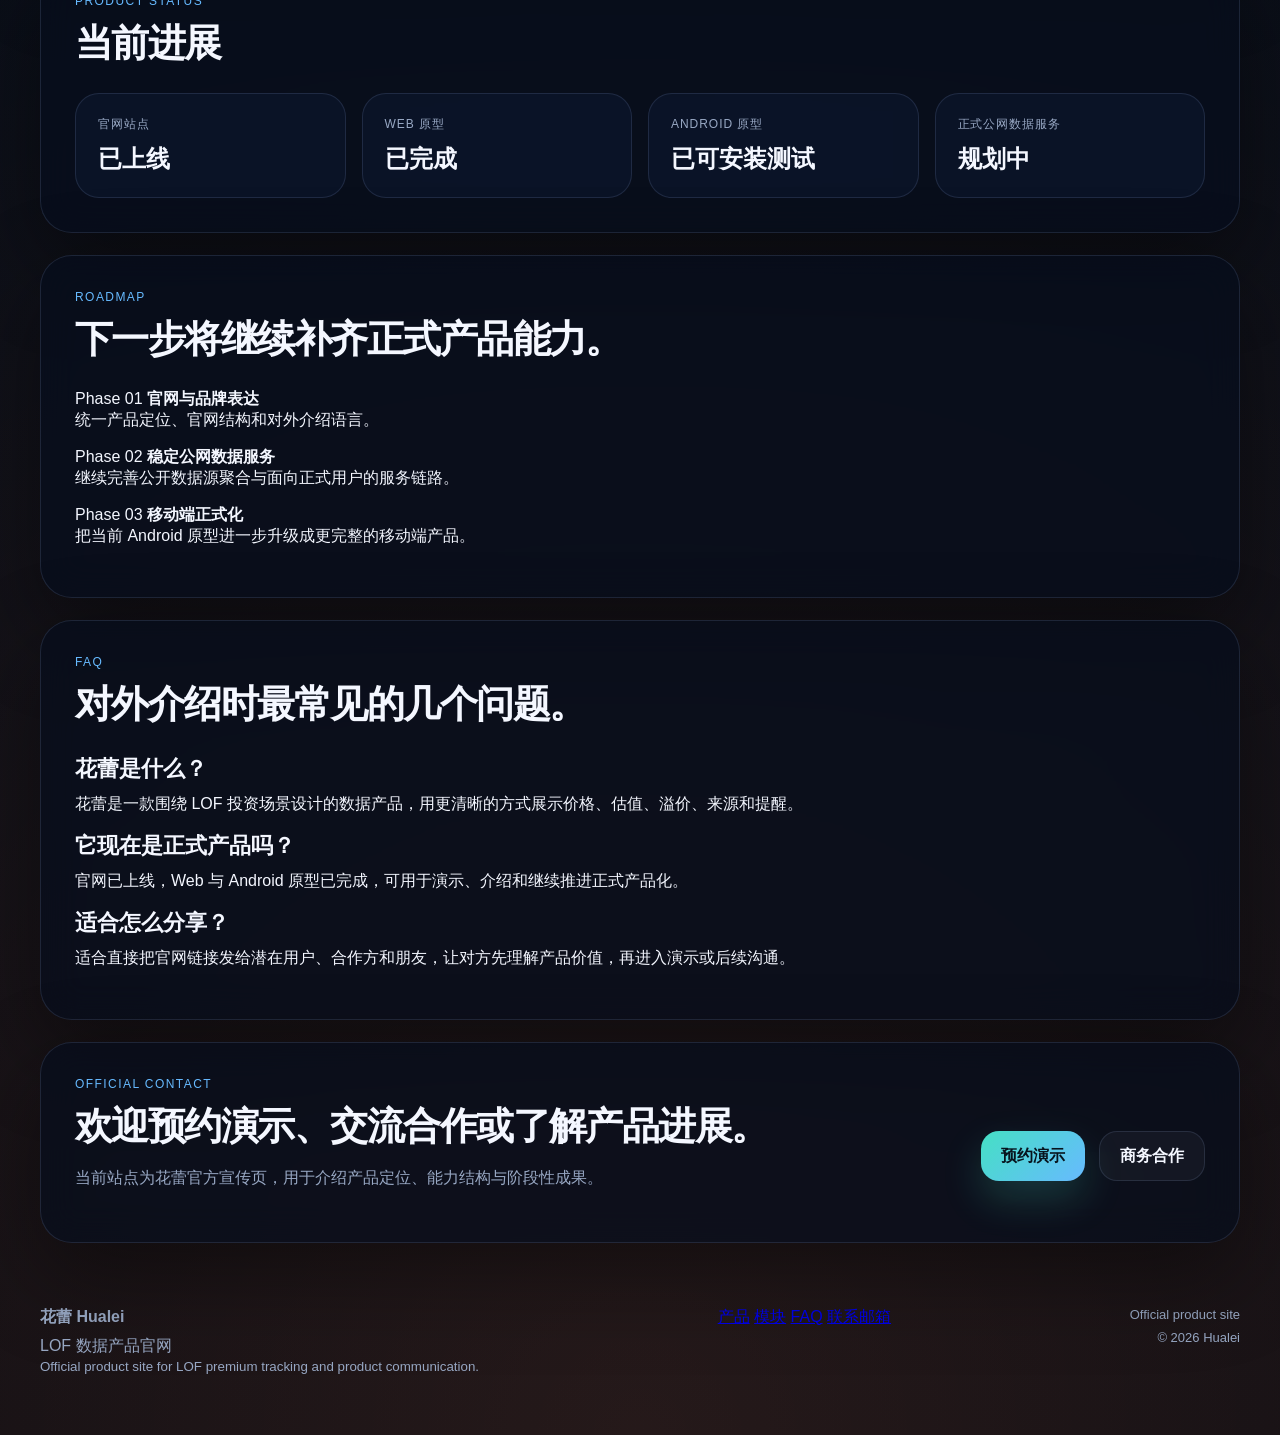
==== commit 4e3079c1: "Turn landing page into official outward-facing product site" ====
--- a/index.html
+++ b/index.html
@@ -6,7 +6,7 @@
   <title>花蕾 | LOF 数据产品官网</title>
   <meta
     name="description"
-    content="花蕾是一款面向 LOF 投资者的官方数据产品，提供实时溢价追踪、参考溢价、数据来源标注、自选监控与提醒能力。"
+    content="花蕾是一款面向 LOF 投资场景的数据产品官网，提供实时溢价、参考溢价、估值来源、自选提醒与产品化展示能力。"
   />
   <meta name="theme-color" content="#09111e" />
   <meta property="og:title" content="花蕾 | LOF 数据产品官网" />
@@ -15,8 +15,25 @@
     content="把 LOF 的价格、估值、溢价与来源拆开看清楚。"
   />
   <meta property="og:type" content="website" />
+  <meta property="og:locale" content="zh_CN" />
+  <meta name="twitter:card" content="summary_large_image" />
   <link rel="stylesheet" href="./styles.css" />
   <link rel="manifest" href="./site.webmanifest" />
+  <script type="application/ld+json">
+    {
+      "@context": "https://schema.org",
+      "@type": "SoftwareApplication",
+      "name": "花蕾 Hualei",
+      "applicationCategory": "FinanceApplication",
+      "operatingSystem": "Web, Android",
+      "description": "花蕾是一款面向 LOF 投资场景的数据产品，提供实时溢价、参考溢价、估值来源、自选提醒与产品化展示能力。",
+      "offers": {
+        "@type": "Offer",
+        "price": "0",
+        "priceCurrency": "CNY"
+      }
+    }
+  </script>
 </head>
 <body>
   <div class="aurora aurora-a"></div>
@@ -31,8 +48,8 @@
     <nav class="site-nav">
       <a href="#product">产品</a>
       <a href="#modules">模块</a>
-      <a href="#principles">原则</a>
-      <a href="#audience">适用人群</a>
+      <a href="#proof">优势</a>
+      <a href="#faq">FAQ</a>
       <a href="#contact">联系</a>
     </nav>
   </header>
@@ -48,7 +65,7 @@
         </p>
         <div class="hero-actions">
           <a class="primary-link" href="#contact">预约演示</a>
-          <a class="secondary-link" href="#modules">查看核心模块</a>
+          <a class="secondary-link" href="#proof">查看产品优势</a>
         </div>
         <div class="hero-meta">
           <div class="meta-card">
@@ -100,6 +117,21 @@
       </div>
     </section>
 
+    <section class="section-block trust-strip">
+      <div class="trust-item">
+        <span>官方定位</span>
+        <strong>产品宣传站 + 产品说明站</strong>
+      </div>
+      <div class="trust-item">
+        <span>当前阶段</span>
+        <strong>官网已上线，原型可演示</strong>
+      </div>
+      <div class="trust-item">
+        <span>展示重点</span>
+        <strong>数据口径、模块结构、阶段进展</strong>
+      </div>
+    </section>
+
     <section id="product" class="section-block">
       <div class="section-head">
         <p class="eyebrow">Product Overview</p>
@@ -158,6 +190,27 @@
           <p class="module-tag">Alerts</p>
           <h3>折溢价提醒</h3>
           <p>基于阈值规则触发提醒，记录提醒事件，便于复盘和后续观察。</p>
+        </article>
+      </div>
+    </section>
+
+    <section id="proof" class="section-block">
+      <div class="section-head">
+        <p class="eyebrow">Why Hualei</p>
+        <h2>更适合正式对外介绍的产品表达。</h2>
+      </div>
+      <div class="proof-grid">
+        <article class="proof-card">
+          <h3>口径清晰</h3>
+          <p>实时溢价和参考溢价分开展示，避免将缺失值、推算值和实时值混为一谈。</p>
+        </article>
+        <article class="proof-card">
+          <h3>产品化表达</h3>
+          <p>官网不仅介绍功能，还说明模块关系、适用人群和阶段进展，便于对外沟通。</p>
+        </article>
+        <article class="proof-card">
+          <h3>展示即转化</h3>
+          <p>适合直接发给潜在用户、合作方或朋友看，让对方先理解花蕾是什么，再预约演示。</p>
         </article>
       </div>
     </section>
@@ -235,6 +288,51 @@
       </div>
     </section>
 
+    <section class="section-block roadmap-section">
+      <div class="section-head">
+        <p class="eyebrow">Roadmap</p>
+        <h2>下一步将继续补齐正式产品能力。</h2>
+      </div>
+      <div class="roadmap-list">
+        <div class="roadmap-item">
+          <span class="roadmap-phase">Phase 01</span>
+          <strong>官网与品牌表达</strong>
+          <p>统一产品定位、官网结构和对外介绍语言。</p>
+        </div>
+        <div class="roadmap-item">
+          <span class="roadmap-phase">Phase 02</span>
+          <strong>稳定公网数据服务</strong>
+          <p>继续完善公开数据源聚合与面向正式用户的服务链路。</p>
+        </div>
+        <div class="roadmap-item">
+          <span class="roadmap-phase">Phase 03</span>
+          <strong>移动端正式化</strong>
+          <p>把当前 Android 原型进一步升级成更完整的移动端产品。</p>
+        </div>
+      </div>
+    </section>
+
+    <section id="faq" class="section-block faq-section">
+      <div class="section-head">
+        <p class="eyebrow">FAQ</p>
+        <h2>对外介绍时最常见的几个问题。</h2>
+      </div>
+      <div class="faq-list">
+        <article class="faq-item">
+          <h3>花蕾是什么？</h3>
+          <p>花蕾是一款围绕 LOF 投资场景设计的数据产品，用更清晰的方式展示价格、估值、溢价、来源和提醒。</p>
+        </article>
+        <article class="faq-item">
+          <h3>它现在是正式产品吗？</h3>
+          <p>官网已上线，Web 与 Android 原型已完成，可用于演示、介绍和继续推进正式产品化。</p>
+        </article>
+        <article class="faq-item">
+          <h3>适合怎么分享？</h3>
+          <p>适合直接把官网链接发给潜在用户、合作方和朋友，让对方先理解产品价值，再进入演示或后续沟通。</p>
+        </article>
+      </div>
+    </section>
+
     <section id="contact" class="cta-strip">
       <div>
         <p class="eyebrow">Official Contact</p>
@@ -249,9 +347,16 @@
   </main>
 
   <footer class="site-footer">
-    <div>
+    <div class="footer-brand">
       <strong>花蕾 Hualei</strong>
       <p>LOF 数据产品官网</p>
+      <small>Official product site for LOF premium tracking and product communication.</small>
+    </div>
+    <div class="footer-links">
+      <a href="#product">产品</a>
+      <a href="#modules">模块</a>
+      <a href="#faq">FAQ</a>
+      <a href="mailto:hello@hualei.app">联系邮箱</a>
     </div>
     <div class="footer-copy">
       <span>Official product site</span>
--- a/styles.css
+++ b/styles.css
@@ -355,14 +355,37 @@
   gap: 16px;
 }
 
+.module-grid,
+.status-grid {
+  display: grid;
+  grid-template-columns: repeat(4, 1fr);
+  gap: 16px;
+}
+
 .feature-card,
 .scene-card {
   padding: 22px;
 }
 
+.module-card,
+.status-card {
+  padding: 22px;
+  background: var(--panel-strong);
+  border: 1px solid var(--line);
+  border-radius: 24px;
+}
+
 .feature-index {
   display: inline-block;
   margin-bottom: 18px;
+}
+
+.module-tag {
+  margin-bottom: 16px;
+  color: var(--cyan);
+  font-size: 12px;
+  letter-spacing: 0.12em;
+  text-transform: uppercase;
 }
 
 .engine-layout {
@@ -421,6 +444,47 @@
   justify-content: space-between;
   align-items: center;
   gap: 20px;
+}
+
+.status-card span {
+  display: block;
+  color: var(--muted);
+  font-size: 12px;
+  letter-spacing: 0.08em;
+  text-transform: uppercase;
+}
+
+.status-card strong {
+  display: block;
+  margin-top: 10px;
+  font-size: 24px;
+}
+
+.section-copy {
+  color: var(--muted);
+  line-height: 1.8;
+}
+
+.site-footer {
+  width: min(1200px, calc(100vw - 32px));
+  margin: 0 auto 40px;
+  padding: 0 0 20px;
+  display: flex;
+  justify-content: space-between;
+  gap: 18px;
+  color: var(--muted);
+}
+
+.site-footer p {
+  margin: 8px 0 0;
+}
+
+.footer-copy {
+  display: flex;
+  flex-direction: column;
+  align-items: flex-end;
+  gap: 8px;
+  font-size: 13px;
 }
 
 @media (max-width: 1100px) {
@@ -432,7 +496,9 @@
   }
 
   .feature-grid,
+  .module-grid,
   .scene-grid,
+  .status-grid,
   .hero-meta {
     grid-template-columns: repeat(2, 1fr);
   }
@@ -469,7 +535,9 @@
   }
 
   .feature-grid,
+  .module-grid,
   .scene-grid,
+  .status-grid,
   .hero-meta {
     grid-template-columns: 1fr;
   }
@@ -479,7 +547,8 @@
   }
 
   .metric-row,
-  .cta-actions {
+  .cta-actions,
+  .site-footer {
     flex-direction: column;
     align-items: flex-start;
   }
@@ -487,4 +556,8 @@
   .metric-row strong {
     text-align: left;
   }
-}
+
+  .footer-copy {
+    align-items: flex-start;
+  }
+}
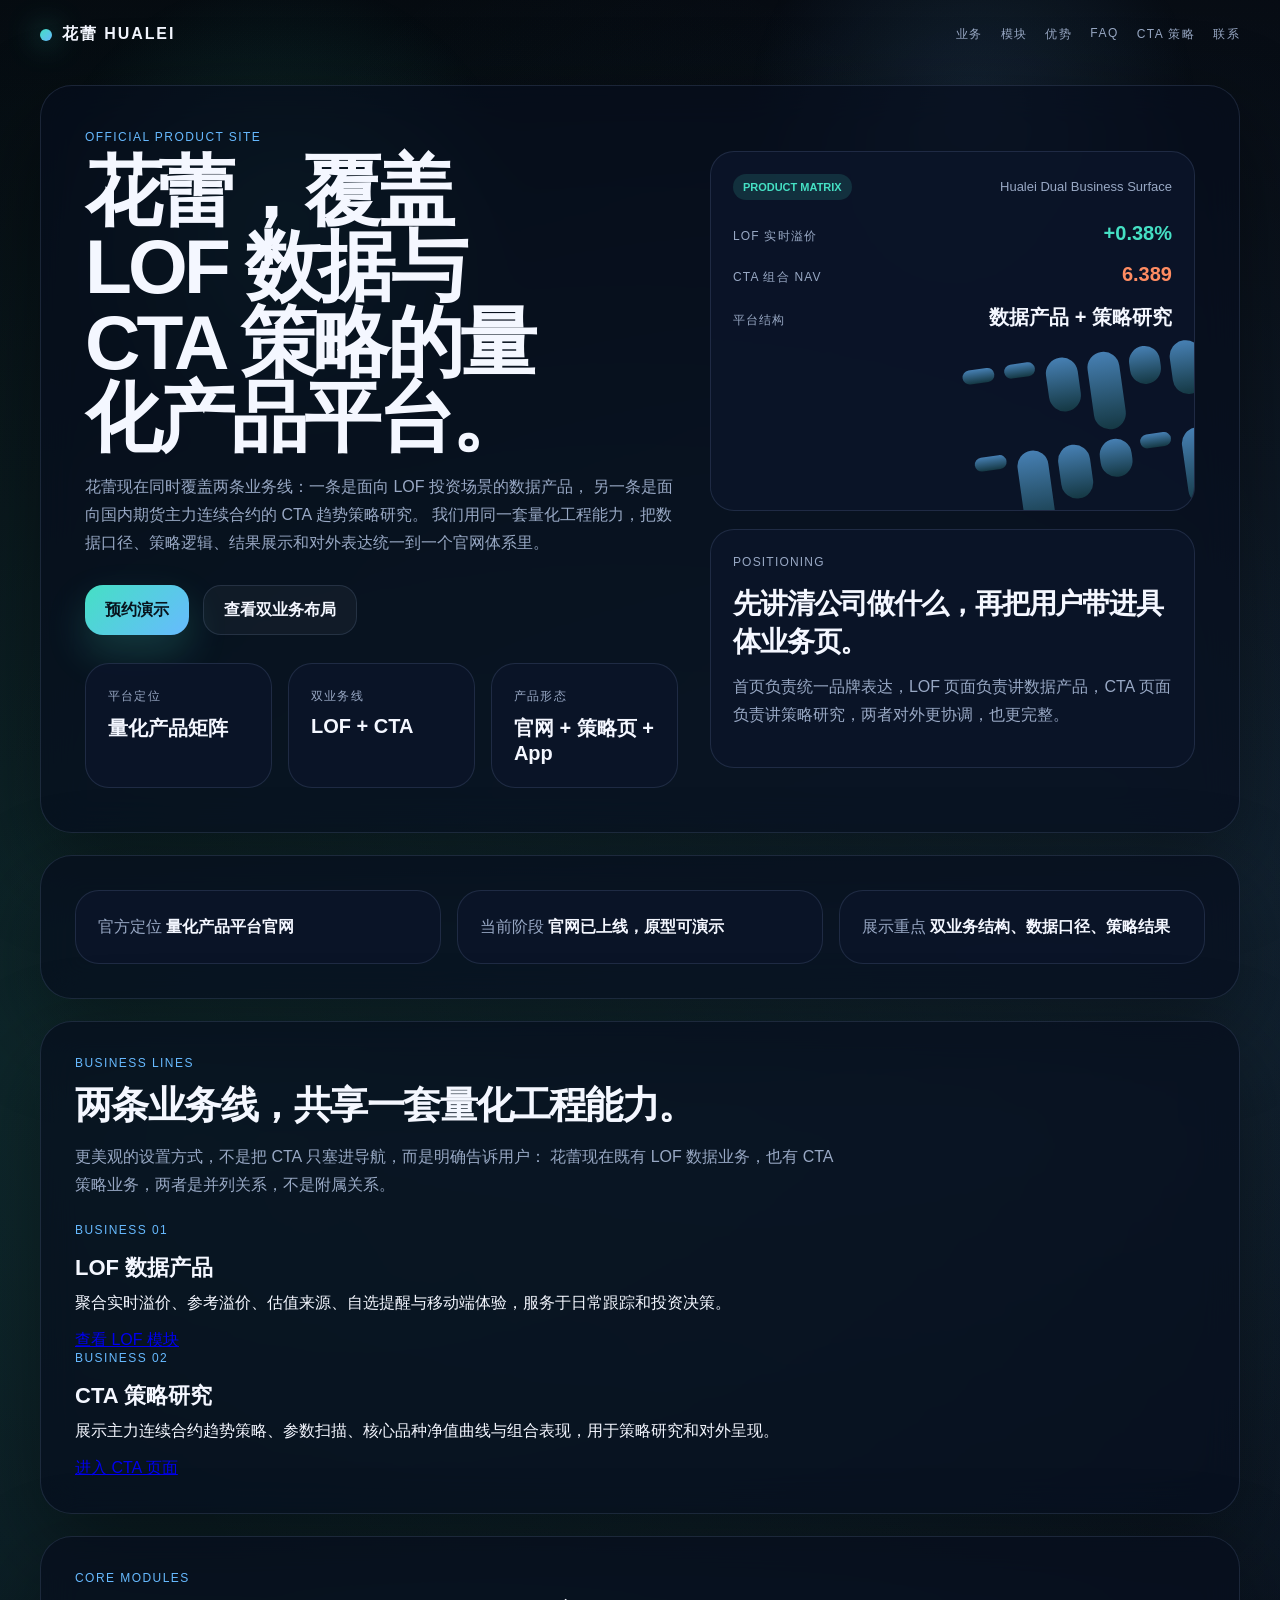
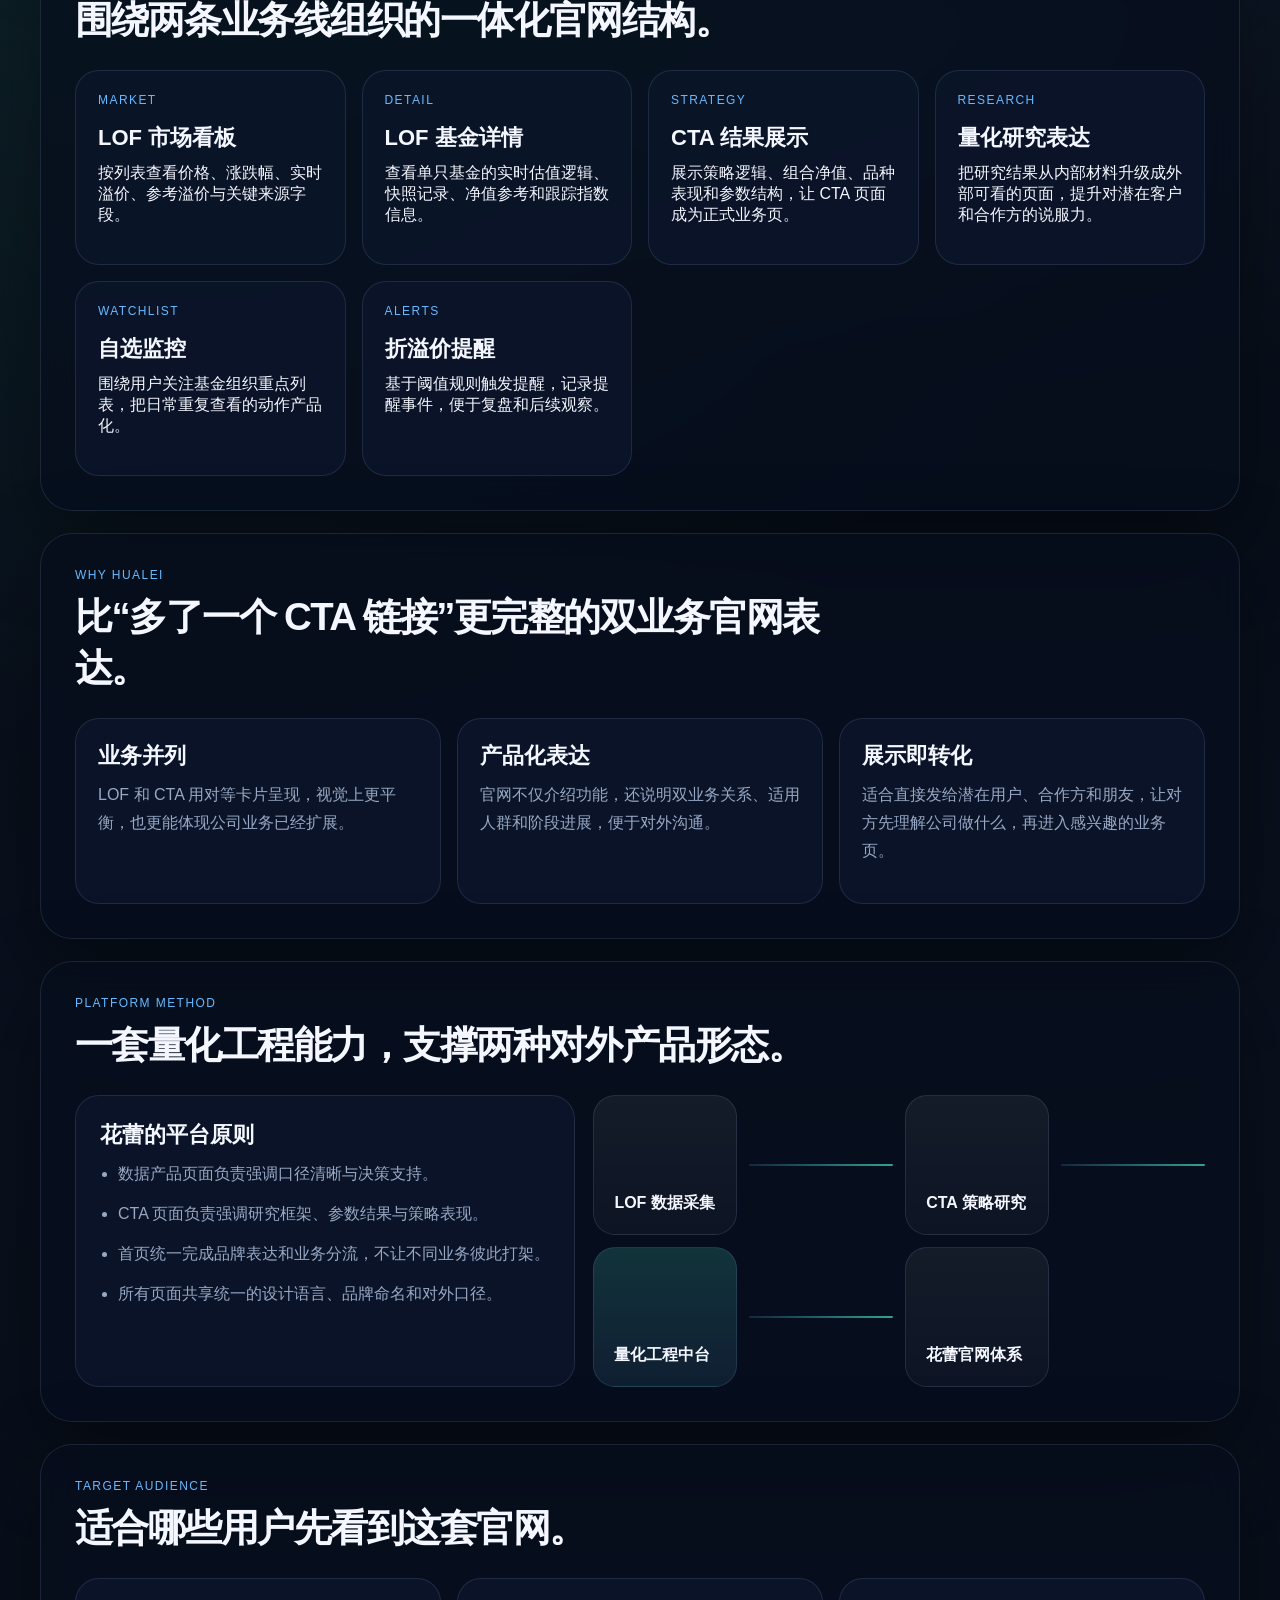
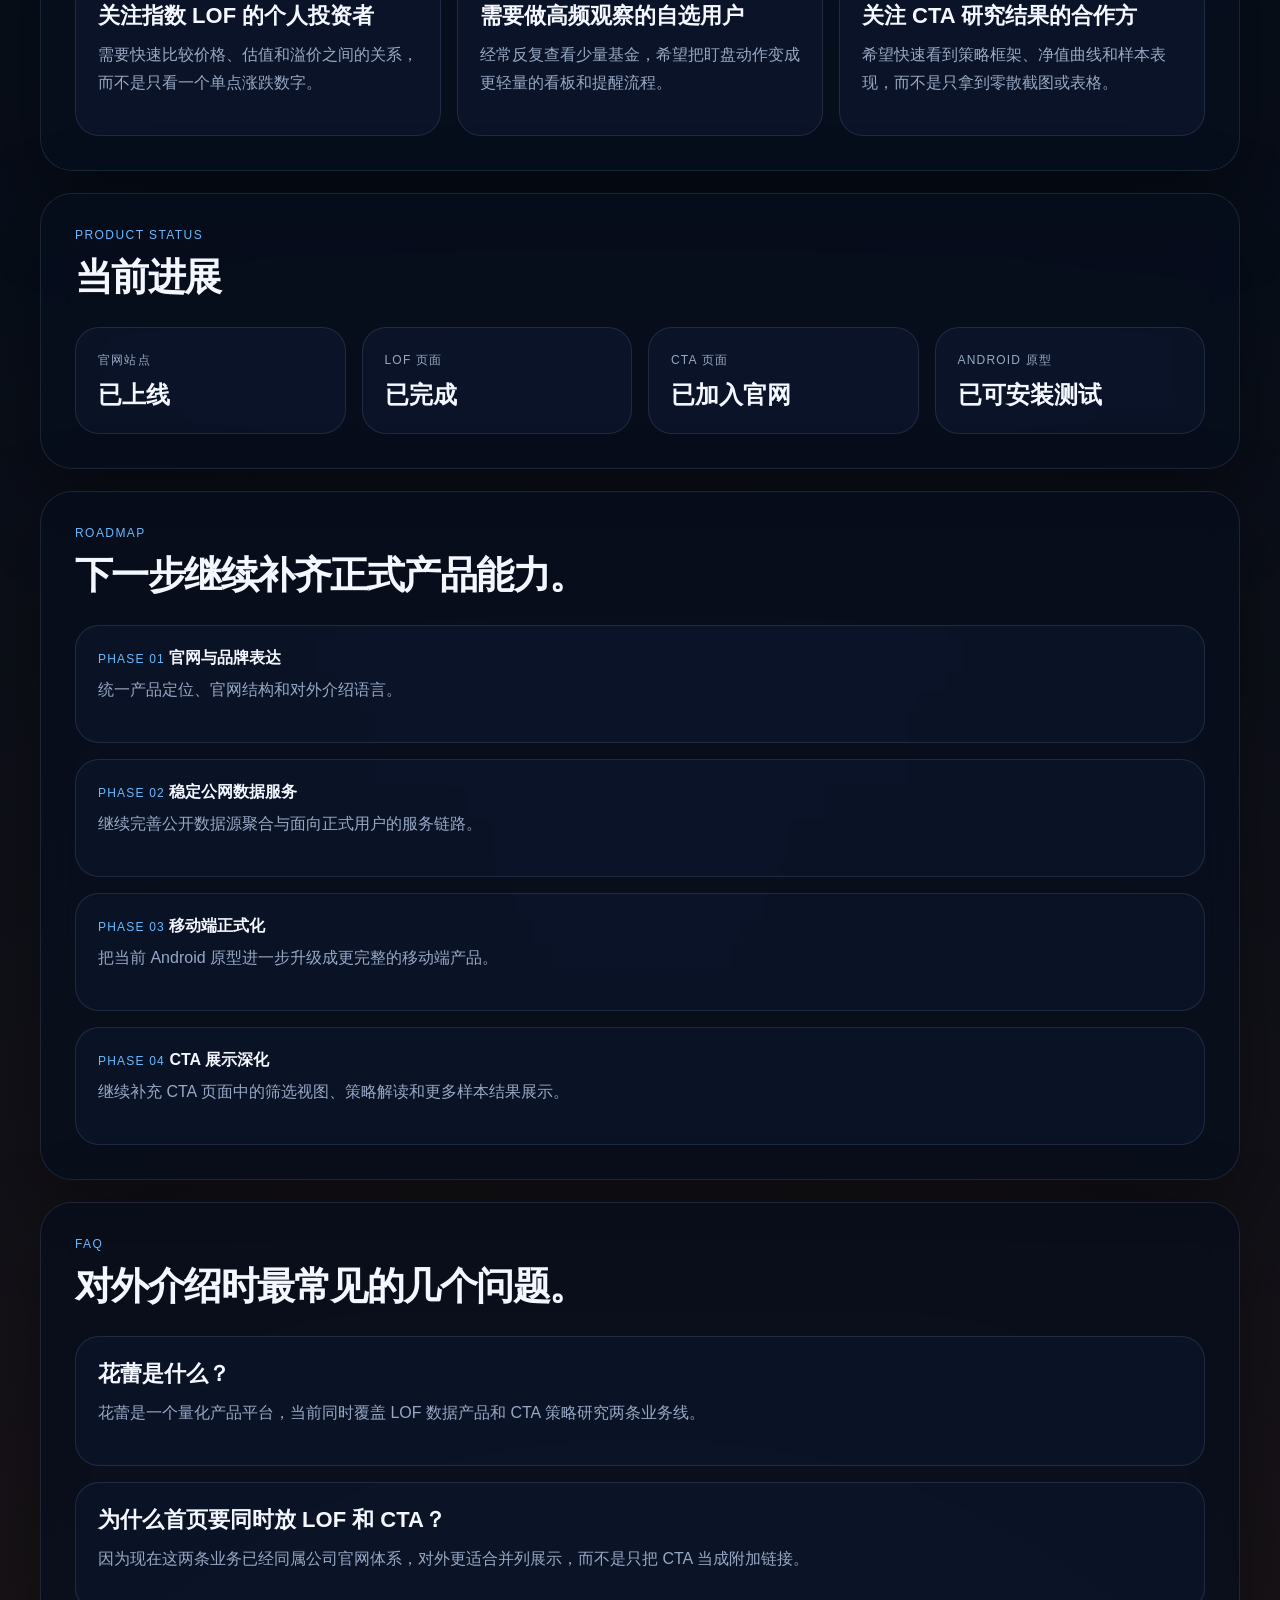
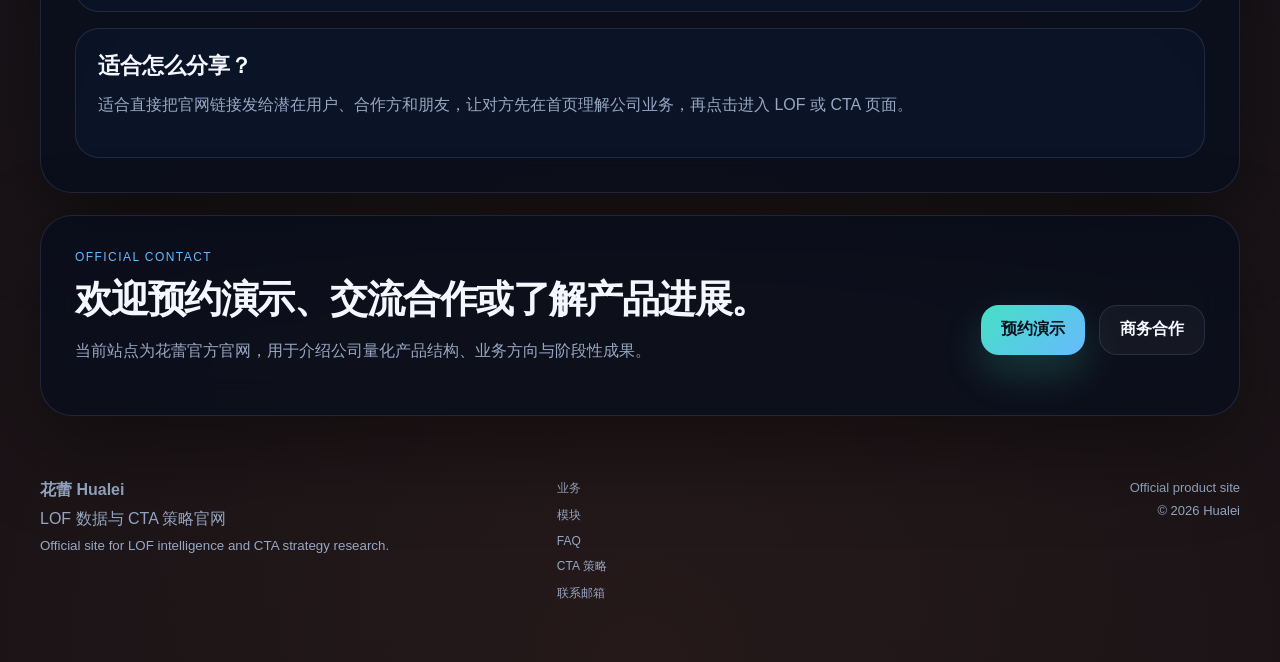
==== commit 3cc04d62: "Restructure homepage for LOF and CTA dual-business layout" ====
--- a/index.html
+++ b/index.html
@@ -3,16 +3,16 @@
 <head>
   <meta charset="UTF-8" />
   <meta name="viewport" content="width=device-width, initial-scale=1.0" />
-  <title>花蕾 | LOF 数据产品官网</title>
+  <title>花蕾 | LOF 数据与 CTA 策略官网</title>
   <meta
     name="description"
-    content="花蕾是一款面向 LOF 投资场景的数据产品官网，提供实时溢价、参考溢价、估值来源、自选提醒与产品化展示能力。"
+    content="花蕾是一套面向 LOF 数据与 CTA 策略研究的量化产品官网，统一展示实时溢价、研究框架、策略结果与产品能力。"
   />
   <meta name="theme-color" content="#09111e" />
-  <meta property="og:title" content="花蕾 | LOF 数据产品官网" />
+  <meta property="og:title" content="花蕾 | LOF 数据与 CTA 策略官网" />
   <meta
     property="og:description"
-    content="把 LOF 的价格、估值、溢价与来源拆开看清楚。"
+    content="同一套量化能力，覆盖 LOF 数据产品与 CTA 策略研究。"
   />
   <meta property="og:type" content="website" />
   <meta property="og:locale" content="zh_CN" />
@@ -26,7 +26,7 @@
       "name": "花蕾 Hualei",
       "applicationCategory": "FinanceApplication",
       "operatingSystem": "Web, Android",
-      "description": "花蕾是一款面向 LOF 投资场景的数据产品，提供实时溢价、参考溢价、估值来源、自选提醒与产品化展示能力。",
+      "description": "花蕾是一套面向 LOF 数据与 CTA 策略研究的量化产品，覆盖实时溢价、自选提醒、策略结果与产品化展示能力。",
       "offers": {
         "@type": "Offer",
         "price": "0",
@@ -46,10 +46,11 @@
       <span class="brand-name">花蕾 Hualei</span>
     </div>
     <nav class="site-nav">
-      <a href="#product">产品</a>
+      <a href="#business">业务</a>
       <a href="#modules">模块</a>
       <a href="#proof">优势</a>
       <a href="#faq">FAQ</a>
+      <a class="nav-accent" href="./cta.html">CTA 策略</a>
       <a href="#contact">联系</a>
     </nav>
   </header>
@@ -58,27 +59,28 @@
     <section class="hero">
       <div class="hero-copy">
         <p class="eyebrow">Official Product Site</p>
-        <h1>花蕾，面向 LOF 投资场景的官方数据产品。</h1>
+        <h1>花蕾，覆盖 LOF 数据与 CTA 策略的量化产品平台。</h1>
         <p class="hero-text">
-          花蕾围绕 LOF 投资决策设计，聚合价格、实时估值、参考净值、折溢价、自选提醒与数据来源标注，
-          帮用户在同一块屏幕里快速判断一只基金的当前状态，而不是在多个页面之间来回切换。
+          花蕾现在同时覆盖两条业务线：一条是面向 LOF 投资场景的数据产品，
+          另一条是面向国内期货主力连续合约的 CTA 趋势策略研究。
+          我们用同一套量化工程能力，把数据口径、策略逻辑、结果展示和对外表达统一到一个官网体系里。
         </p>
         <div class="hero-actions">
           <a class="primary-link" href="#contact">预约演示</a>
-          <a class="secondary-link" href="#proof">查看产品优势</a>
+          <a class="secondary-link" href="#business">查看双业务布局</a>
         </div>
         <div class="hero-meta">
           <div class="meta-card">
-            <span>产品定位</span>
-            <strong>LOF 数据决策层</strong>
+            <span>平台定位</span>
+            <strong>量化产品矩阵</strong>
           </div>
           <div class="meta-card">
-            <span>核心能力</span>
-            <strong>实时溢价追踪</strong>
+            <span>双业务线</span>
+            <strong>LOF + CTA</strong>
           </div>
           <div class="meta-card">
             <span>产品形态</span>
-            <strong>Web + Android</strong>
+            <strong>官网 + 策略页 + App</strong>
           </div>
         </div>
       </div>
@@ -86,21 +88,21 @@
       <div class="hero-visual">
         <div class="glass-card main-card">
           <div class="card-topline">
-            <span class="signal live">PRODUCT LIVE</span>
-            <span>Hualei Market Surface</span>
+            <span class="signal live">PRODUCT MATRIX</span>
+            <span>Hualei Dual Business Surface</span>
           </div>
           <div class="metric-stack">
             <div class="metric-row">
-              <span>实时溢价</span>
+              <span>LOF 实时溢价</span>
               <strong class="positive">+0.38%</strong>
             </div>
             <div class="metric-row">
-              <span>参考溢价</span>
-              <strong class="negative">-0.12%</strong>
+              <span>CTA 组合 NAV</span>
+              <strong class="negative">6.389</strong>
             </div>
             <div class="metric-row">
-              <span>估值来源</span>
-              <strong>公开指数行情 + T-1 净值模型</strong>
+              <span>平台结构</span>
+              <strong>数据产品 + 策略研究</strong>
             </div>
           </div>
           <div class="wave-grid">
@@ -110,9 +112,9 @@
         </div>
 
         <div class="glass-card side-card">
-          <p class="mini-title">Product Summary</p>
-          <h2>让 LOF 的关键变量在一个界面里闭环。</h2>
-          <p>花蕾不是信息堆叠，而是把价格、溢价、估值、来源和提醒关系重新组织成可决策的产品界面。</p>
+          <p class="mini-title">Positioning</p>
+          <h2>先讲清公司做什么，再把用户带进具体业务页。</h2>
+          <p>首页负责统一品牌表达，LOF 页面负责讲数据产品，CTA 页面负责讲策略研究，两者对外更协调，也更完整。</p>
         </div>
       </div>
     </section>
@@ -120,7 +122,7 @@
     <section class="section-block trust-strip">
       <div class="trust-item">
         <span>官方定位</span>
-        <strong>产品宣传站 + 产品说明站</strong>
+        <strong>量化产品平台官网</strong>
       </div>
       <div class="trust-item">
         <span>当前阶段</span>
@@ -128,39 +130,31 @@
       </div>
       <div class="trust-item">
         <span>展示重点</span>
-        <strong>数据口径、模块结构、阶段进展</strong>
-      </div>
-    </section>
-
-    <section id="product" class="section-block">
-      <div class="section-head">
-        <p class="eyebrow">Product Overview</p>
-        <h2>一个更适合 LOF 投资者日常使用的产品层。</h2>
+        <strong>双业务结构、数据口径、策略结果</strong>
+      </div>
+    </section>
+
+    <section id="business" class="section-block business-section">
+      <div class="section-head">
+        <p class="eyebrow">Business Lines</p>
+        <h2>两条业务线，共享一套量化工程能力。</h2>
         <p class="section-copy">
-          花蕾当前面向指数 LOF 的日常跟踪和观察需求，优先解决两个问题：
-          一是让用户更快知道“当前溢价到底是多少”；二是让用户知道“这个数字是怎么算出来的”。
+          更美观的设置方式，不是把 CTA 只塞进导航，而是明确告诉用户：
+          花蕾现在既有 LOF 数据业务，也有 CTA 策略业务，两者是并列关系，不是附属关系。
         </p>
       </div>
-      <div class="feature-grid">
-        <article class="feature-card">
-          <span class="feature-index">01</span>
-          <h3>统一口径展示</h3>
-          <p>将实时溢价、参考溢价、实时估值和数据来源放在同一视图里，减少误读与切换成本。</p>
-        </article>
-        <article class="feature-card">
-          <span class="feature-index">02</span>
-          <h3>围绕自选组织体验</h3>
-          <p>不是面向所有基金平均用力，而是围绕用户关注的基金做监控、提醒和事件记录。</p>
-        </article>
-        <article class="feature-card">
-          <span class="feature-index">03</span>
-          <h3>产品化的数据标注</h3>
-          <p>不仅给结果，也明确说明结果来自什么口径，帮助用户理解实时值与参考值的区别。</p>
-        </article>
-        <article class="feature-card">
-          <span class="feature-index">04</span>
-          <h3>跨端延展能力</h3>
-          <p>同一套产品语言已经覆盖官网、Web 原型与 Android 原型，后续可继续向正式移动端演进。</p>
+      <div class="business-grid">
+        <article class="business-card business-primary">
+          <p class="module-tag">Business 01</p>
+          <h3>LOF 数据产品</h3>
+          <p>聚合实时溢价、参考溢价、估值来源、自选提醒与移动端体验，服务于日常跟踪和投资决策。</p>
+          <a class="inline-link" href="#modules">查看 LOF 模块</a>
+        </article>
+        <article class="business-card business-secondary">
+          <p class="module-tag">Business 02</p>
+          <h3>CTA 策略研究</h3>
+          <p>展示主力连续合约趋势策略、参数扫描、核心品种净值曲线与组合表现，用于策略研究和对外呈现。</p>
+          <a class="inline-link" href="./cta.html">进入 CTA 页面</a>
         </article>
       </div>
     </section>
@@ -168,18 +162,28 @@
     <section id="modules" class="section-block">
       <div class="section-head">
         <p class="eyebrow">Core Modules</p>
-        <h2>围绕实际使用动作设计的产品模块。</h2>
+        <h2>围绕两条业务线组织的一体化官网结构。</h2>
       </div>
       <div class="module-grid">
         <article class="module-card">
           <p class="module-tag">Market</p>
-          <h3>市场看板</h3>
-          <p>按列表查看 LOF 的价格、涨跌幅、实时溢价、参考溢价与关键来源字段。</p>
+          <h3>LOF 市场看板</h3>
+          <p>按列表查看价格、涨跌幅、实时溢价、参考溢价与关键来源字段。</p>
         </article>
         <article class="module-card">
           <p class="module-tag">Detail</p>
-          <h3>基金详情</h3>
+          <h3>LOF 基金详情</h3>
           <p>查看单只基金的实时估值逻辑、快照记录、净值参考和跟踪指数信息。</p>
+        </article>
+        <article class="module-card">
+          <p class="module-tag">Strategy</p>
+          <h3>CTA 结果展示</h3>
+          <p>展示策略逻辑、组合净值、品种表现和参数结构，让 CTA 页面成为正式业务页。</p>
+        </article>
+        <article class="module-card">
+          <p class="module-tag">Research</p>
+          <h3>量化研究表达</h3>
+          <p>把研究结果从内部材料升级成外部可看的页面，提升对潜在客户和合作方的说服力。</p>
         </article>
         <article class="module-card">
           <p class="module-tag">Watchlist</p>
@@ -197,68 +201,68 @@
     <section id="proof" class="section-block">
       <div class="section-head">
         <p class="eyebrow">Why Hualei</p>
-        <h2>更适合正式对外介绍的产品表达。</h2>
+        <h2>比“多了一个 CTA 链接”更完整的双业务官网表达。</h2>
       </div>
       <div class="proof-grid">
         <article class="proof-card">
-          <h3>口径清晰</h3>
-          <p>实时溢价和参考溢价分开展示，避免将缺失值、推算值和实时值混为一谈。</p>
+          <h3>业务并列</h3>
+          <p>LOF 和 CTA 用对等卡片呈现，视觉上更平衡，也更能体现公司业务已经扩展。</p>
         </article>
         <article class="proof-card">
           <h3>产品化表达</h3>
-          <p>官网不仅介绍功能，还说明模块关系、适用人群和阶段进展，便于对外沟通。</p>
+          <p>官网不仅介绍功能，还说明双业务关系、适用人群和阶段进展，便于对外沟通。</p>
         </article>
         <article class="proof-card">
           <h3>展示即转化</h3>
-          <p>适合直接发给潜在用户、合作方或朋友看，让对方先理解花蕾是什么，再预约演示。</p>
-        </article>
-      </div>
-    </section>
-
-    <section id="principles" class="section-block engine-section">
-      <div class="section-head">
-        <p class="eyebrow">Data Principles</p>
-        <h2>比“快”更重要的是口径清晰。</h2>
+          <p>适合直接发给潜在用户、合作方和朋友，让对方先理解公司做什么，再进入感兴趣的业务页。</p>
+        </article>
+      </div>
+    </section>
+
+    <section class="section-block engine-section">
+      <div class="section-head">
+        <p class="eyebrow">Platform Method</p>
+        <h2>一套量化工程能力，支撑两种对外产品形态。</h2>
       </div>
       <div class="engine-layout">
         <div class="engine-card">
-          <h3>花蕾的数据原则</h3>
+          <h3>花蕾的平台原则</h3>
           <ul class="bullet-list">
-            <li>区分实时溢价与参考溢价，不把不同口径混成一个数字。</li>
-            <li>展示估值来源与指数来源，让用户知道结果来自哪里。</li>
-            <li>优先采用公开数据聚合与模型估算，不依赖单一站点的封闭能力。</li>
-            <li>按交易时段调整刷新节奏，在效率与资源之间做平衡。</li>
+            <li>数据产品页面负责强调口径清晰与决策支持。</li>
+            <li>CTA 页面负责强调研究框架、参数结果与策略表现。</li>
+            <li>首页统一完成品牌表达和业务分流，不让不同业务彼此打架。</li>
+            <li>所有页面共享统一的设计语言、品牌命名和对外口径。</li>
           </ul>
         </div>
         <div class="engine-flow">
-          <div class="flow-node">公开基金列表</div>
+          <div class="flow-node">LOF 数据采集</div>
           <div class="flow-arrow"></div>
-          <div class="flow-node">指数实时行情</div>
+          <div class="flow-node">CTA 策略研究</div>
           <div class="flow-arrow"></div>
-          <div class="flow-node accent-node">实时估值模型</div>
+          <div class="flow-node accent-node">量化工程中台</div>
           <div class="flow-arrow"></div>
-          <div class="flow-node">花蕾产品展示层</div>
-        </div>
-      </div>
-    </section>
-
-    <section id="audience" class="section-block">
+          <div class="flow-node">花蕾官网体系</div>
+        </div>
+      </div>
+    </section>
+
+    <section class="section-block">
       <div class="section-head">
         <p class="eyebrow">Target Audience</p>
-        <h2>适合哪些用户使用花蕾。</h2>
+        <h2>适合哪些用户先看到这套官网。</h2>
       </div>
       <div class="scene-grid">
         <article class="scene-card">
           <h3>关注指数 LOF 的个人投资者</h3>
-          <p>需要快速比较价格、估值和溢价之间的关系，而不是仅仅看一个单点涨跌数字。</p>
+          <p>需要快速比较价格、估值和溢价之间的关系，而不是只看一个单点涨跌数字。</p>
         </article>
         <article class="scene-card">
           <h3>需要做高频观察的自选用户</h3>
           <p>经常反复查看少量基金，希望把盯盘动作变成更轻量的看板和提醒流程。</p>
         </article>
         <article class="scene-card">
-          <h3>希望先了解产品方向的合作方</h3>
-          <p>官网可用于对外说明产品定位、功能边界与未来方向，适合演示、沟通和产品介绍。</p>
+          <h3>关注 CTA 研究结果的合作方</h3>
+          <p>希望快速看到策略框架、净值曲线和样本表现，而不是只拿到零散截图或表格。</p>
         </article>
       </div>
     </section>
@@ -274,24 +278,24 @@
           <strong>已上线</strong>
         </div>
         <div class="status-card">
-          <span>Web 原型</span>
+          <span>LOF 页面</span>
           <strong>已完成</strong>
+        </div>
+        <div class="status-card">
+          <span>CTA 页面</span>
+          <strong>已加入官网</strong>
         </div>
         <div class="status-card">
           <span>Android 原型</span>
           <strong>已可安装测试</strong>
         </div>
-        <div class="status-card">
-          <span>正式公网数据服务</span>
-          <strong>规划中</strong>
-        </div>
       </div>
     </section>
 
     <section class="section-block roadmap-section">
       <div class="section-head">
         <p class="eyebrow">Roadmap</p>
-        <h2>下一步将继续补齐正式产品能力。</h2>
+        <h2>下一步继续补齐正式产品能力。</h2>
       </div>
       <div class="roadmap-list">
         <div class="roadmap-item">
@@ -309,6 +313,11 @@
           <strong>移动端正式化</strong>
           <p>把当前 Android 原型进一步升级成更完整的移动端产品。</p>
         </div>
+        <div class="roadmap-item">
+          <span class="roadmap-phase">Phase 04</span>
+          <strong>CTA 展示深化</strong>
+          <p>继续补充 CTA 页面中的筛选视图、策略解读和更多样本结果展示。</p>
+        </div>
       </div>
     </section>
 
@@ -320,15 +329,15 @@
       <div class="faq-list">
         <article class="faq-item">
           <h3>花蕾是什么？</h3>
-          <p>花蕾是一款围绕 LOF 投资场景设计的数据产品，用更清晰的方式展示价格、估值、溢价、来源和提醒。</p>
+          <p>花蕾是一个量化产品平台，当前同时覆盖 LOF 数据产品和 CTA 策略研究两条业务线。</p>
         </article>
         <article class="faq-item">
-          <h3>它现在是正式产品吗？</h3>
-          <p>官网已上线，Web 与 Android 原型已完成，可用于演示、介绍和继续推进正式产品化。</p>
+          <h3>为什么首页要同时放 LOF 和 CTA？</h3>
+          <p>因为现在这两条业务已经同属公司官网体系，对外更适合并列展示，而不是只把 CTA 当成附加链接。</p>
         </article>
         <article class="faq-item">
           <h3>适合怎么分享？</h3>
-          <p>适合直接把官网链接发给潜在用户、合作方和朋友，让对方先理解产品价值，再进入演示或后续沟通。</p>
+          <p>适合直接把官网链接发给潜在用户、合作方和朋友，让对方先在首页理解公司业务，再点击进入 LOF 或 CTA 页面。</p>
         </article>
       </div>
     </section>
@@ -337,7 +346,7 @@
       <div>
         <p class="eyebrow">Official Contact</p>
         <h2>欢迎预约演示、交流合作或了解产品进展。</h2>
-        <p class="cta-text">当前站点为花蕾官方宣传页，用于介绍产品定位、能力结构与阶段性成果。</p>
+        <p class="cta-text">当前站点为花蕾官方官网，用于介绍公司量化产品结构、业务方向与阶段性成果。</p>
       </div>
       <div class="cta-actions">
         <a class="primary-link" href="mailto:hello@hualei.app">预约演示</a>
@@ -349,13 +358,14 @@
   <footer class="site-footer">
     <div class="footer-brand">
       <strong>花蕾 Hualei</strong>
-      <p>LOF 数据产品官网</p>
-      <small>Official product site for LOF premium tracking and product communication.</small>
+      <p>LOF 数据与 CTA 策略官网</p>
+      <small>Official site for LOF intelligence and CTA strategy research.</small>
     </div>
     <div class="footer-links">
-      <a href="#product">产品</a>
+      <a href="#business">业务</a>
       <a href="#modules">模块</a>
       <a href="#faq">FAQ</a>
+      <a href="./cta.html">CTA 策略</a>
       <a href="mailto:hello@hualei.app">联系邮箱</a>
     </div>
     <div class="footer-copy">
--- a/styles.css
+++ b/styles.css
@@ -100,7 +100,8 @@
   gap: 18px;
 }
 
-.site-nav a {
+.site-nav a,
+.footer-links a {
   color: var(--muted);
   text-decoration: none;
   font-size: 12px;
@@ -114,7 +115,8 @@
 
 .hero,
 .section-block,
-.cta-strip {
+.cta-strip,
+.trust-strip {
   background: var(--panel);
   border: 1px solid var(--line);
   border-radius: 32px;
@@ -167,7 +169,13 @@
 .engine-card li,
 .scene-card p,
 .side-card p,
-.cta-text {
+.cta-text,
+.proof-card p,
+.faq-item p,
+.roadmap-item p,
+.trust-item span,
+.section-copy,
+.footer-brand small {
   color: var(--muted);
   line-height: 1.75;
 }
@@ -204,31 +212,74 @@
   background: rgba(255, 255, 255, 0.04);
 }
 
+.hero-meta,
+.trust-strip,
+.feature-grid,
+.module-grid,
+.proof-grid,
+.scene-grid,
+.status-grid {
+  display: grid;
+  gap: 16px;
+}
+
 .hero-meta {
-  display: grid;
   grid-template-columns: repeat(3, 1fr);
-  gap: 14px;
   margin-top: 28px;
+}
+
+.trust-strip {
+  margin-top: 22px;
+  padding: 20px 24px;
+  grid-template-columns: repeat(3, 1fr);
+}
+
+.feature-grid,
+.module-grid,
+.status-grid {
+  grid-template-columns: repeat(4, 1fr);
+}
+
+.proof-grid,
+.scene-grid {
+  grid-template-columns: repeat(3, 1fr);
 }
 
 .meta-card,
 .glass-card,
 .feature-card,
 .engine-card,
-.scene-card {
+.scene-card,
+.module-card,
+.status-card,
+.proof-card,
+.faq-item,
+.roadmap-item,
+.trust-item {
   background: var(--panel-strong);
   border: 1px solid var(--line);
   border-radius: 24px;
 }
 
-.meta-card {
-  padding: 18px;
+.meta-card,
+.feature-card,
+.module-card,
+.scene-card,
+.status-card,
+.proof-card,
+.faq-item,
+.roadmap-item,
+.trust-item {
+  padding: 22px;
 }
 
 .meta-card span,
 .metric-row span,
 .mini-title,
-.feature-index {
+.feature-index,
+.module-tag,
+.roadmap-phase,
+.status-card span {
   color: var(--muted);
   font-size: 12px;
   text-transform: uppercase;
@@ -236,10 +287,18 @@
 }
 
 .meta-card strong,
-.metric-row strong {
+.metric-row strong,
+.status-card strong {
   display: block;
   margin-top: 10px;
+}
+
+.meta-card strong {
   font-size: 20px;
+}
+
+.status-card strong {
+  font-size: 24px;
 }
 
 .hero-visual {
@@ -295,6 +354,7 @@
 .metric-row strong {
   margin-top: 0;
   text-align: right;
+  font-size: 20px;
 }
 
 .wave-grid {
@@ -348,33 +408,6 @@
   margin-bottom: 24px;
 }
 
-.feature-grid,
-.scene-grid {
-  display: grid;
-  grid-template-columns: repeat(4, 1fr);
-  gap: 16px;
-}
-
-.module-grid,
-.status-grid {
-  display: grid;
-  grid-template-columns: repeat(4, 1fr);
-  gap: 16px;
-}
-
-.feature-card,
-.scene-card {
-  padding: 22px;
-}
-
-.module-card,
-.status-card {
-  padding: 22px;
-  background: var(--panel-strong);
-  border: 1px solid var(--line);
-  border-radius: 24px;
-}
-
 .feature-index {
   display: inline-block;
   margin-bottom: 18px;
@@ -383,9 +416,7 @@
 .module-tag {
   margin-bottom: 16px;
   color: var(--cyan);
-  font-size: 12px;
   letter-spacing: 0.12em;
-  text-transform: uppercase;
 }
 
 .engine-layout {
@@ -426,7 +457,7 @@
   display: flex;
   align-items: flex-end;
   border: 1px solid var(--line);
-  background: linear-gradient(180deg, rgba(255,255,255,0.06), rgba(255,255,255,0.03));
+  background: linear-gradient(180deg, rgba(255, 255, 255, 0.06), rgba(255, 255, 255, 0.03));
   font-weight: 700;
 }
 
@@ -439,44 +470,48 @@
   background: linear-gradient(90deg, rgba(103, 186, 255, 0.15), rgba(69, 224, 196, 0.7));
 }
 
+.roadmap-list,
+.faq-list {
+  display: grid;
+  gap: 16px;
+}
+
+.roadmap-item,
+.faq-item {
+  display: block;
+}
+
+.roadmap-phase {
+  display: inline-block;
+  margin-bottom: 10px;
+  color: var(--cyan);
+}
+
 .cta-strip {
   display: flex;
   justify-content: space-between;
   align-items: center;
   gap: 20px;
-}
-
-.status-card span {
-  display: block;
-  color: var(--muted);
-  font-size: 12px;
-  letter-spacing: 0.08em;
-  text-transform: uppercase;
-}
-
-.status-card strong {
-  display: block;
-  margin-top: 10px;
-  font-size: 24px;
-}
-
-.section-copy {
-  color: var(--muted);
-  line-height: 1.8;
 }
 
 .site-footer {
   width: min(1200px, calc(100vw - 32px));
   margin: 0 auto 40px;
   padding: 0 0 20px;
-  display: flex;
-  justify-content: space-between;
+  display: grid;
+  grid-template-columns: 1.2fr 0.8fr 0.8fr;
   gap: 18px;
   color: var(--muted);
 }
 
-.site-footer p {
-  margin: 8px 0 0;
+.footer-brand p {
+  margin: 8px 0 4px;
+}
+
+.footer-links {
+  display: grid;
+  gap: 10px;
+  align-content: start;
 }
 
 .footer-copy {
@@ -495,11 +530,14 @@
     display: grid;
   }
 
+  .hero-meta,
+  .trust-strip,
   .feature-grid,
   .module-grid,
+  .proof-grid,
   .scene-grid,
   .status-grid,
-  .hero-meta {
+  .site-footer {
     grid-template-columns: repeat(2, 1fr);
   }
 
@@ -517,7 +555,8 @@
 
 @media (max-width: 760px) {
   .site-header,
-  main {
+  main,
+  .site-footer {
     width: min(100vw - 20px, 1200px);
   }
 
@@ -529,16 +568,20 @@
 
   .hero,
   .section-block,
-  .cta-strip {
+  .cta-strip,
+  .trust-strip {
     padding: 22px;
     border-radius: 24px;
   }
 
+  .hero-meta,
+  .trust-strip,
   .feature-grid,
   .module-grid,
+  .proof-grid,
   .scene-grid,
   .status-grid,
-  .hero-meta {
+  .site-footer {
     grid-template-columns: 1fr;
   }
 
@@ -548,7 +591,8 @@
 
   .metric-row,
   .cta-actions,
-  .site-footer {
+  .site-footer,
+  .footer-copy {
     flex-direction: column;
     align-items: flex-start;
   }
@@ -556,8 +600,4 @@
   .metric-row strong {
     text-align: left;
   }
-
-  .footer-copy {
-    align-items: flex-start;
-  }
-}
+}
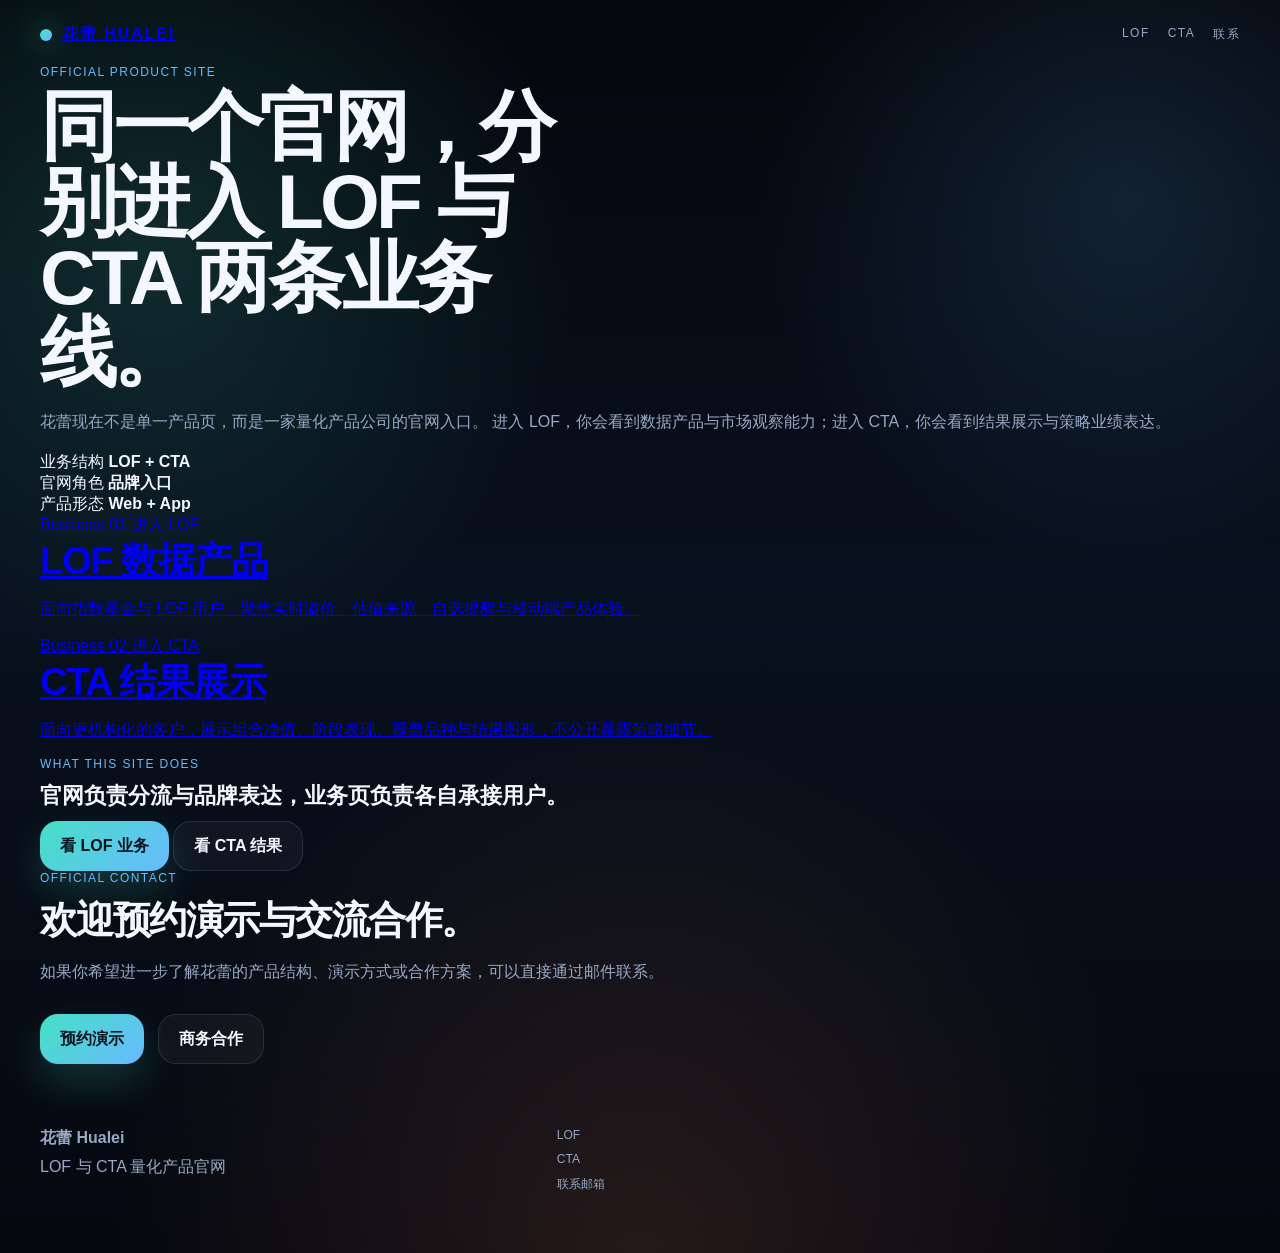
==== commit ea852b0f: "Turn homepage into dual-business portal" ====
--- a/index.html
+++ b/index.html
@@ -3,352 +3,122 @@
 <head>
   <meta charset="UTF-8" />
   <meta name="viewport" content="width=device-width, initial-scale=1.0" />
-  <title>花蕾 | LOF 数据与 CTA 策略官网</title>
+  <title>花蕾 | LOF 与 CTA 量化产品官网</title>
   <meta
     name="description"
-    content="花蕾是一套面向 LOF 数据与 CTA 策略研究的量化产品官网，统一展示实时溢价、研究框架、策略结果与产品能力。"
+    content="花蕾官网，统一展示 LOF 数据产品与 CTA 策略结果两条业务线。"
   />
-  <meta name="theme-color" content="#09111e" />
-  <meta property="og:title" content="花蕾 | LOF 数据与 CTA 策略官网" />
-  <meta
-    property="og:description"
-    content="同一套量化能力，覆盖 LOF 数据产品与 CTA 策略研究。"
-  />
+  <meta name="theme-color" content="#08101d" />
+  <meta property="og:title" content="花蕾 | LOF 与 CTA 量化产品官网" />
+  <meta property="og:description" content="一个官网，两条业务线：LOF 数据产品与 CTA 结果展示。" />
   <meta property="og:type" content="website" />
   <meta property="og:locale" content="zh_CN" />
   <meta name="twitter:card" content="summary_large_image" />
   <link rel="stylesheet" href="./styles.css" />
   <link rel="manifest" href="./site.webmanifest" />
-  <script type="application/ld+json">
-    {
-      "@context": "https://schema.org",
-      "@type": "SoftwareApplication",
-      "name": "花蕾 Hualei",
-      "applicationCategory": "FinanceApplication",
-      "operatingSystem": "Web, Android",
-      "description": "花蕾是一套面向 LOF 数据与 CTA 策略研究的量化产品，覆盖实时溢价、自选提醒、策略结果与产品化展示能力。",
-      "offers": {
-        "@type": "Offer",
-        "price": "0",
-        "priceCurrency": "CNY"
-      }
-    }
-  </script>
 </head>
-<body>
-  <div class="aurora aurora-a"></div>
-  <div class="aurora aurora-b"></div>
-  <div class="noise"></div>
+<body class="portal-body">
+  <div class="ambient ambient-a"></div>
+  <div class="ambient ambient-b"></div>
 
   <header class="site-header">
-    <div class="brand-lockup">
+    <a class="brand-lockup" href="./index.html" aria-label="Hualei home">
       <span class="brand-dot"></span>
       <span class="brand-name">花蕾 Hualei</span>
-    </div>
+    </a>
     <nav class="site-nav">
-      <a href="#business">业务</a>
-      <a href="#modules">模块</a>
-      <a href="#proof">优势</a>
-      <a href="#faq">FAQ</a>
-      <a class="nav-accent" href="./cta.html">CTA 策略</a>
+      <a href="./lof.html">LOF</a>
+      <a href="./cta.html">CTA</a>
       <a href="#contact">联系</a>
     </nav>
   </header>
 
-  <main>
-    <section class="hero">
-      <div class="hero-copy">
+  <main class="portal-main">
+    <section class="portal-hero">
+      <div class="portal-copy">
         <p class="eyebrow">Official Product Site</p>
-        <h1>花蕾，覆盖 LOF 数据与 CTA 策略的量化产品平台。</h1>
+        <h1>同一个官网，分别进入 LOF 与 CTA 两条业务线。</h1>
         <p class="hero-text">
-          花蕾现在同时覆盖两条业务线：一条是面向 LOF 投资场景的数据产品，
-          另一条是面向国内期货主力连续合约的 CTA 趋势策略研究。
-          我们用同一套量化工程能力，把数据口径、策略逻辑、结果展示和对外表达统一到一个官网体系里。
+          花蕾现在不是单一产品页，而是一家量化产品公司的官网入口。
+          进入 LOF，你会看到数据产品与市场观察能力；进入 CTA，你会看到结果展示与策略业绩表达。
         </p>
-        <div class="hero-actions">
-          <a class="primary-link" href="#contact">预约演示</a>
-          <a class="secondary-link" href="#business">查看双业务布局</a>
+      </div>
+      <div class="portal-metrics">
+        <div class="portal-metric">
+          <span>业务结构</span>
+          <strong>LOF + CTA</strong>
         </div>
-        <div class="hero-meta">
-          <div class="meta-card">
-            <span>平台定位</span>
-            <strong>量化产品矩阵</strong>
-          </div>
-          <div class="meta-card">
-            <span>双业务线</span>
-            <strong>LOF + CTA</strong>
-          </div>
-          <div class="meta-card">
-            <span>产品形态</span>
-            <strong>官网 + 策略页 + App</strong>
-          </div>
+        <div class="portal-metric">
+          <span>官网角色</span>
+          <strong>品牌入口</strong>
         </div>
-      </div>
-
-      <div class="hero-visual">
-        <div class="glass-card main-card">
-          <div class="card-topline">
-            <span class="signal live">PRODUCT MATRIX</span>
-            <span>Hualei Dual Business Surface</span>
-          </div>
-          <div class="metric-stack">
-            <div class="metric-row">
-              <span>LOF 实时溢价</span>
-              <strong class="positive">+0.38%</strong>
-            </div>
-            <div class="metric-row">
-              <span>CTA 组合 NAV</span>
-              <strong class="negative">6.389</strong>
-            </div>
-            <div class="metric-row">
-              <span>平台结构</span>
-              <strong>数据产品 + 策略研究</strong>
-            </div>
-          </div>
-          <div class="wave-grid">
-            <span></span><span></span><span></span><span></span><span></span><span></span>
-            <span></span><span></span><span></span><span></span><span></span><span></span>
-          </div>
-        </div>
-
-        <div class="glass-card side-card">
-          <p class="mini-title">Positioning</p>
-          <h2>先讲清公司做什么，再把用户带进具体业务页。</h2>
-          <p>首页负责统一品牌表达，LOF 页面负责讲数据产品，CTA 页面负责讲策略研究，两者对外更协调，也更完整。</p>
+        <div class="portal-metric">
+          <span>产品形态</span>
+          <strong>Web + App</strong>
         </div>
       </div>
     </section>
 
-    <section class="section-block trust-strip">
-      <div class="trust-item">
-        <span>官方定位</span>
-        <strong>量化产品平台官网</strong>
+    <section class="portal-grid">
+      <a class="portal-card portal-lof" href="./lof.html">
+        <div class="portal-card-top">
+          <span class="portal-label">Business 01</span>
+          <span class="portal-jump">进入 LOF</span>
+        </div>
+        <h2>LOF 数据产品</h2>
+        <p>
+          面向指数基金与 LOF 用户，聚焦实时溢价、估值来源、自选提醒与移动端产品体验。
+        </p>
+        <div class="portal-visual portal-visual-lof">
+          <span></span>
+          <span></span>
+          <span></span>
+          <span></span>
+          <span></span>
+          <span></span>
+        </div>
+      </a>
+
+      <a class="portal-card portal-cta" href="./cta.html">
+        <div class="portal-card-top">
+          <span class="portal-label">Business 02</span>
+          <span class="portal-jump">进入 CTA</span>
+        </div>
+        <h2>CTA 结果展示</h2>
+        <p>
+          面向更机构化的客户，展示组合净值、阶段表现、覆盖品种与结果图形，不公开暴露策略细节。
+        </p>
+        <div class="portal-visual portal-visual-cta">
+          <span></span>
+          <span></span>
+          <span></span>
+          <span></span>
+          <span></span>
+          <span></span>
+          <span></span>
+          <span></span>
+        </div>
+      </a>
+    </section>
+
+    <section class="portal-footer-strip">
+      <div>
+        <p class="eyebrow">What This Site Does</p>
+        <h3>官网负责分流与品牌表达，业务页负责各自承接用户。</h3>
       </div>
-      <div class="trust-item">
-        <span>当前阶段</span>
-        <strong>官网已上线，原型可演示</strong>
-      </div>
-      <div class="trust-item">
-        <span>展示重点</span>
-        <strong>双业务结构、数据口径、策略结果</strong>
+      <div class="portal-actions">
+        <a class="primary-link" href="./lof.html">看 LOF 业务</a>
+        <a class="secondary-link" href="./cta.html">看 CTA 结果</a>
       </div>
     </section>
 
-    <section id="business" class="section-block business-section">
-      <div class="section-head">
-        <p class="eyebrow">Business Lines</p>
-        <h2>两条业务线，共享一套量化工程能力。</h2>
-        <p class="section-copy">
-          更美观的设置方式，不是把 CTA 只塞进导航，而是明确告诉用户：
-          花蕾现在既有 LOF 数据业务，也有 CTA 策略业务，两者是并列关系，不是附属关系。
-        </p>
-      </div>
-      <div class="business-grid">
-        <article class="business-card business-primary">
-          <p class="module-tag">Business 01</p>
-          <h3>LOF 数据产品</h3>
-          <p>聚合实时溢价、参考溢价、估值来源、自选提醒与移动端体验，服务于日常跟踪和投资决策。</p>
-          <a class="inline-link" href="#modules">查看 LOF 模块</a>
-        </article>
-        <article class="business-card business-secondary">
-          <p class="module-tag">Business 02</p>
-          <h3>CTA 策略研究</h3>
-          <p>展示主力连续合约趋势策略、参数扫描、核心品种净值曲线与组合表现，用于策略研究和对外呈现。</p>
-          <a class="inline-link" href="./cta.html">进入 CTA 页面</a>
-        </article>
-      </div>
-    </section>
-
-    <section id="modules" class="section-block">
-      <div class="section-head">
-        <p class="eyebrow">Core Modules</p>
-        <h2>围绕两条业务线组织的一体化官网结构。</h2>
-      </div>
-      <div class="module-grid">
-        <article class="module-card">
-          <p class="module-tag">Market</p>
-          <h3>LOF 市场看板</h3>
-          <p>按列表查看价格、涨跌幅、实时溢价、参考溢价与关键来源字段。</p>
-        </article>
-        <article class="module-card">
-          <p class="module-tag">Detail</p>
-          <h3>LOF 基金详情</h3>
-          <p>查看单只基金的实时估值逻辑、快照记录、净值参考和跟踪指数信息。</p>
-        </article>
-        <article class="module-card">
-          <p class="module-tag">Strategy</p>
-          <h3>CTA 结果展示</h3>
-          <p>展示策略逻辑、组合净值、品种表现和参数结构，让 CTA 页面成为正式业务页。</p>
-        </article>
-        <article class="module-card">
-          <p class="module-tag">Research</p>
-          <h3>量化研究表达</h3>
-          <p>把研究结果从内部材料升级成外部可看的页面，提升对潜在客户和合作方的说服力。</p>
-        </article>
-        <article class="module-card">
-          <p class="module-tag">Watchlist</p>
-          <h3>自选监控</h3>
-          <p>围绕用户关注基金组织重点列表，把日常重复查看的动作产品化。</p>
-        </article>
-        <article class="module-card">
-          <p class="module-tag">Alerts</p>
-          <h3>折溢价提醒</h3>
-          <p>基于阈值规则触发提醒，记录提醒事件，便于复盘和后续观察。</p>
-        </article>
-      </div>
-    </section>
-
-    <section id="proof" class="section-block">
-      <div class="section-head">
-        <p class="eyebrow">Why Hualei</p>
-        <h2>比“多了一个 CTA 链接”更完整的双业务官网表达。</h2>
-      </div>
-      <div class="proof-grid">
-        <article class="proof-card">
-          <h3>业务并列</h3>
-          <p>LOF 和 CTA 用对等卡片呈现，视觉上更平衡，也更能体现公司业务已经扩展。</p>
-        </article>
-        <article class="proof-card">
-          <h3>产品化表达</h3>
-          <p>官网不仅介绍功能，还说明双业务关系、适用人群和阶段进展，便于对外沟通。</p>
-        </article>
-        <article class="proof-card">
-          <h3>展示即转化</h3>
-          <p>适合直接发给潜在用户、合作方和朋友，让对方先理解公司做什么，再进入感兴趣的业务页。</p>
-        </article>
-      </div>
-    </section>
-
-    <section class="section-block engine-section">
-      <div class="section-head">
-        <p class="eyebrow">Platform Method</p>
-        <h2>一套量化工程能力，支撑两种对外产品形态。</h2>
-      </div>
-      <div class="engine-layout">
-        <div class="engine-card">
-          <h3>花蕾的平台原则</h3>
-          <ul class="bullet-list">
-            <li>数据产品页面负责强调口径清晰与决策支持。</li>
-            <li>CTA 页面负责强调研究框架、参数结果与策略表现。</li>
-            <li>首页统一完成品牌表达和业务分流，不让不同业务彼此打架。</li>
-            <li>所有页面共享统一的设计语言、品牌命名和对外口径。</li>
-          </ul>
-        </div>
-        <div class="engine-flow">
-          <div class="flow-node">LOF 数据采集</div>
-          <div class="flow-arrow"></div>
-          <div class="flow-node">CTA 策略研究</div>
-          <div class="flow-arrow"></div>
-          <div class="flow-node accent-node">量化工程中台</div>
-          <div class="flow-arrow"></div>
-          <div class="flow-node">花蕾官网体系</div>
-        </div>
-      </div>
-    </section>
-
-    <section class="section-block">
-      <div class="section-head">
-        <p class="eyebrow">Target Audience</p>
-        <h2>适合哪些用户先看到这套官网。</h2>
-      </div>
-      <div class="scene-grid">
-        <article class="scene-card">
-          <h3>关注指数 LOF 的个人投资者</h3>
-          <p>需要快速比较价格、估值和溢价之间的关系，而不是只看一个单点涨跌数字。</p>
-        </article>
-        <article class="scene-card">
-          <h3>需要做高频观察的自选用户</h3>
-          <p>经常反复查看少量基金，希望把盯盘动作变成更轻量的看板和提醒流程。</p>
-        </article>
-        <article class="scene-card">
-          <h3>关注 CTA 研究结果的合作方</h3>
-          <p>希望快速看到策略框架、净值曲线和样本表现，而不是只拿到零散截图或表格。</p>
-        </article>
-      </div>
-    </section>
-
-    <section class="section-block status-section">
-      <div class="section-head">
-        <p class="eyebrow">Product Status</p>
-        <h2>当前进展</h2>
-      </div>
-      <div class="status-grid">
-        <div class="status-card">
-          <span>官网站点</span>
-          <strong>已上线</strong>
-        </div>
-        <div class="status-card">
-          <span>LOF 页面</span>
-          <strong>已完成</strong>
-        </div>
-        <div class="status-card">
-          <span>CTA 页面</span>
-          <strong>已加入官网</strong>
-        </div>
-        <div class="status-card">
-          <span>Android 原型</span>
-          <strong>已可安装测试</strong>
-        </div>
-      </div>
-    </section>
-
-    <section class="section-block roadmap-section">
-      <div class="section-head">
-        <p class="eyebrow">Roadmap</p>
-        <h2>下一步继续补齐正式产品能力。</h2>
-      </div>
-      <div class="roadmap-list">
-        <div class="roadmap-item">
-          <span class="roadmap-phase">Phase 01</span>
-          <strong>官网与品牌表达</strong>
-          <p>统一产品定位、官网结构和对外介绍语言。</p>
-        </div>
-        <div class="roadmap-item">
-          <span class="roadmap-phase">Phase 02</span>
-          <strong>稳定公网数据服务</strong>
-          <p>继续完善公开数据源聚合与面向正式用户的服务链路。</p>
-        </div>
-        <div class="roadmap-item">
-          <span class="roadmap-phase">Phase 03</span>
-          <strong>移动端正式化</strong>
-          <p>把当前 Android 原型进一步升级成更完整的移动端产品。</p>
-        </div>
-        <div class="roadmap-item">
-          <span class="roadmap-phase">Phase 04</span>
-          <strong>CTA 展示深化</strong>
-          <p>继续补充 CTA 页面中的筛选视图、策略解读和更多样本结果展示。</p>
-        </div>
-      </div>
-    </section>
-
-    <section id="faq" class="section-block faq-section">
-      <div class="section-head">
-        <p class="eyebrow">FAQ</p>
-        <h2>对外介绍时最常见的几个问题。</h2>
-      </div>
-      <div class="faq-list">
-        <article class="faq-item">
-          <h3>花蕾是什么？</h3>
-          <p>花蕾是一个量化产品平台，当前同时覆盖 LOF 数据产品和 CTA 策略研究两条业务线。</p>
-        </article>
-        <article class="faq-item">
-          <h3>为什么首页要同时放 LOF 和 CTA？</h3>
-          <p>因为现在这两条业务已经同属公司官网体系，对外更适合并列展示，而不是只把 CTA 当成附加链接。</p>
-        </article>
-        <article class="faq-item">
-          <h3>适合怎么分享？</h3>
-          <p>适合直接把官网链接发给潜在用户、合作方和朋友，让对方先在首页理解公司业务，再点击进入 LOF 或 CTA 页面。</p>
-        </article>
-      </div>
-    </section>
-
-    <section id="contact" class="cta-strip">
+    <section id="contact" class="contact-strip compact-strip">
       <div>
         <p class="eyebrow">Official Contact</p>
-        <h2>欢迎预约演示、交流合作或了解产品进展。</h2>
-        <p class="cta-text">当前站点为花蕾官方官网，用于介绍公司量化产品结构、业务方向与阶段性成果。</p>
+        <h2>欢迎预约演示与交流合作。</h2>
+        <p class="hero-text">如果你希望进一步了解花蕾的产品结构、演示方式或合作方案，可以直接通过邮件联系。</p>
       </div>
-      <div class="cta-actions">
+      <div class="hero-actions">
         <a class="primary-link" href="mailto:hello@hualei.app">预约演示</a>
         <a class="secondary-link" href="mailto:bd@hualei.app">商务合作</a>
       </div>
@@ -358,19 +128,12 @@
   <footer class="site-footer">
     <div class="footer-brand">
       <strong>花蕾 Hualei</strong>
-      <p>LOF 数据与 CTA 策略官网</p>
-      <small>Official site for LOF intelligence and CTA strategy research.</small>
+      <p>LOF 与 CTA 量化产品官网</p>
     </div>
     <div class="footer-links">
-      <a href="#business">业务</a>
-      <a href="#modules">模块</a>
-      <a href="#faq">FAQ</a>
-      <a href="./cta.html">CTA 策略</a>
+      <a href="./lof.html">LOF</a>
+      <a href="./cta.html">CTA</a>
       <a href="mailto:hello@hualei.app">联系邮箱</a>
-    </div>
-    <div class="footer-copy">
-      <span>Official product site</span>
-      <span>© 2026 Hualei</span>
     </div>
   </footer>
 </body>
--- a/styles.css
+++ b/styles.css
@@ -11,13 +11,8 @@
   --shadow: 0 32px 90px rgba(0, 0, 0, 0.42);
 }
 
-* {
-  box-sizing: border-box;
-}
-
-html {
-  scroll-behavior: smooth;
-}
+* { box-sizing: border-box; }
+html { scroll-behavior: smooth; }
 
 body {
   margin: 0;
@@ -107,6 +102,14 @@
   font-size: 12px;
 }
 
+.site-nav .nav-accent {
+  color: var(--text);
+  border: 1px solid rgba(103, 186, 255, 0.24);
+  border-radius: 999px;
+  padding: 10px 14px;
+  background: linear-gradient(135deg, rgba(103, 186, 255, 0.12), rgba(69, 224, 196, 0.08));
+}
+
 main {
   width: min(1200px, calc(100vw - 32px));
   margin: 0 auto;
@@ -138,12 +141,7 @@
   font-size: 12px;
 }
 
-h1,
-h2,
-h3,
-p {
-  margin-top: 0;
-}
+h1, h2, h3, p { margin-top: 0; }
 
 h1 {
   margin-bottom: 18px;
@@ -175,7 +173,8 @@
 .roadmap-item p,
 .trust-item span,
 .section-copy,
-.footer-brand small {
+.footer-brand small,
+.business-card p {
   color: var(--muted);
   line-height: 1.75;
 }
@@ -214,7 +213,7 @@
 
 .hero-meta,
 .trust-strip,
-.feature-grid,
+.business-grid,
 .module-grid,
 .proof-grid,
 .scene-grid,
@@ -234,50 +233,63 @@
   grid-template-columns: repeat(3, 1fr);
 }
 
-.feature-grid,
-.module-grid,
+.business-grid {
+  grid-template-columns: repeat(2, 1fr);
+}
+
+.module-grid {
+  grid-template-columns: repeat(3, 1fr);
+}
+
+.proof-grid,
+.scene-grid,
 .status-grid {
-  grid-template-columns: repeat(4, 1fr);
-}
-
-.proof-grid,
-.scene-grid {
   grid-template-columns: repeat(3, 1fr);
 }
 
 .meta-card,
 .glass-card,
+.engine-card,
 .feature-card,
-.engine-card,
 .scene-card,
 .module-card,
 .status-card,
 .proof-card,
 .faq-item,
 .roadmap-item,
-.trust-item {
+.trust-item,
+.business-card {
   background: var(--panel-strong);
   border: 1px solid var(--line);
   border-radius: 24px;
-}
-
-.meta-card,
-.feature-card,
-.module-card,
-.scene-card,
-.status-card,
-.proof-card,
-.faq-item,
-.roadmap-item,
-.trust-item {
   padding: 22px;
+}
+
+.business-primary {
+  background:
+    linear-gradient(135deg, rgba(69, 224, 196, 0.12), rgba(103, 186, 255, 0.06)),
+    var(--panel-strong);
+}
+
+.business-secondary {
+  background:
+    linear-gradient(135deg, rgba(255, 140, 98, 0.12), rgba(103, 186, 255, 0.06)),
+    var(--panel-strong);
+}
+
+.inline-link {
+  display: inline-flex;
+  margin-top: 18px;
+  color: var(--cyan);
+  font-weight: 700;
+  text-decoration: none;
 }
 
 .meta-card span,
 .metric-row span,
 .mini-title,
+.module-tag,
 .feature-index,
-.module-tag,
 .roadmap-phase,
 .status-card span {
   color: var(--muted);
@@ -389,13 +401,8 @@
   font-size: 28px;
 }
 
-.positive {
-  color: var(--teal);
-}
-
-.negative {
-  color: var(--orange);
-}
+.positive { color: var(--teal); }
+.negative { color: var(--orange); }
 
 .section-block,
 .cta-strip {
@@ -408,26 +415,11 @@
   margin-bottom: 24px;
 }
 
-.feature-index {
-  display: inline-block;
-  margin-bottom: 18px;
-}
-
-.module-tag {
-  margin-bottom: 16px;
-  color: var(--cyan);
-  letter-spacing: 0.12em;
-}
-
 .engine-layout {
   display: grid;
   grid-template-columns: 0.9fr 1.1fr;
   gap: 18px;
   align-items: stretch;
-}
-
-.engine-card {
-  padding: 24px;
 }
 
 .bullet-list {
@@ -474,11 +466,6 @@
 .faq-list {
   display: grid;
   gap: 16px;
-}
-
-.roadmap-item,
-.faq-item {
-  display: block;
 }
 
 .roadmap-phase {
@@ -532,7 +519,7 @@
 
   .hero-meta,
   .trust-strip,
-  .feature-grid,
+  .business-grid,
   .module-grid,
   .proof-grid,
   .scene-grid,
@@ -576,7 +563,7 @@
 
   .hero-meta,
   .trust-strip,
-  .feature-grid,
+  .business-grid,
   .module-grid,
   .proof-grid,
   .scene-grid,
@@ -585,9 +572,7 @@
     grid-template-columns: 1fr;
   }
 
-  h1 {
-    max-width: none;
-  }
+  h1 { max-width: none; }
 
   .metric-row,
   .cta-actions,
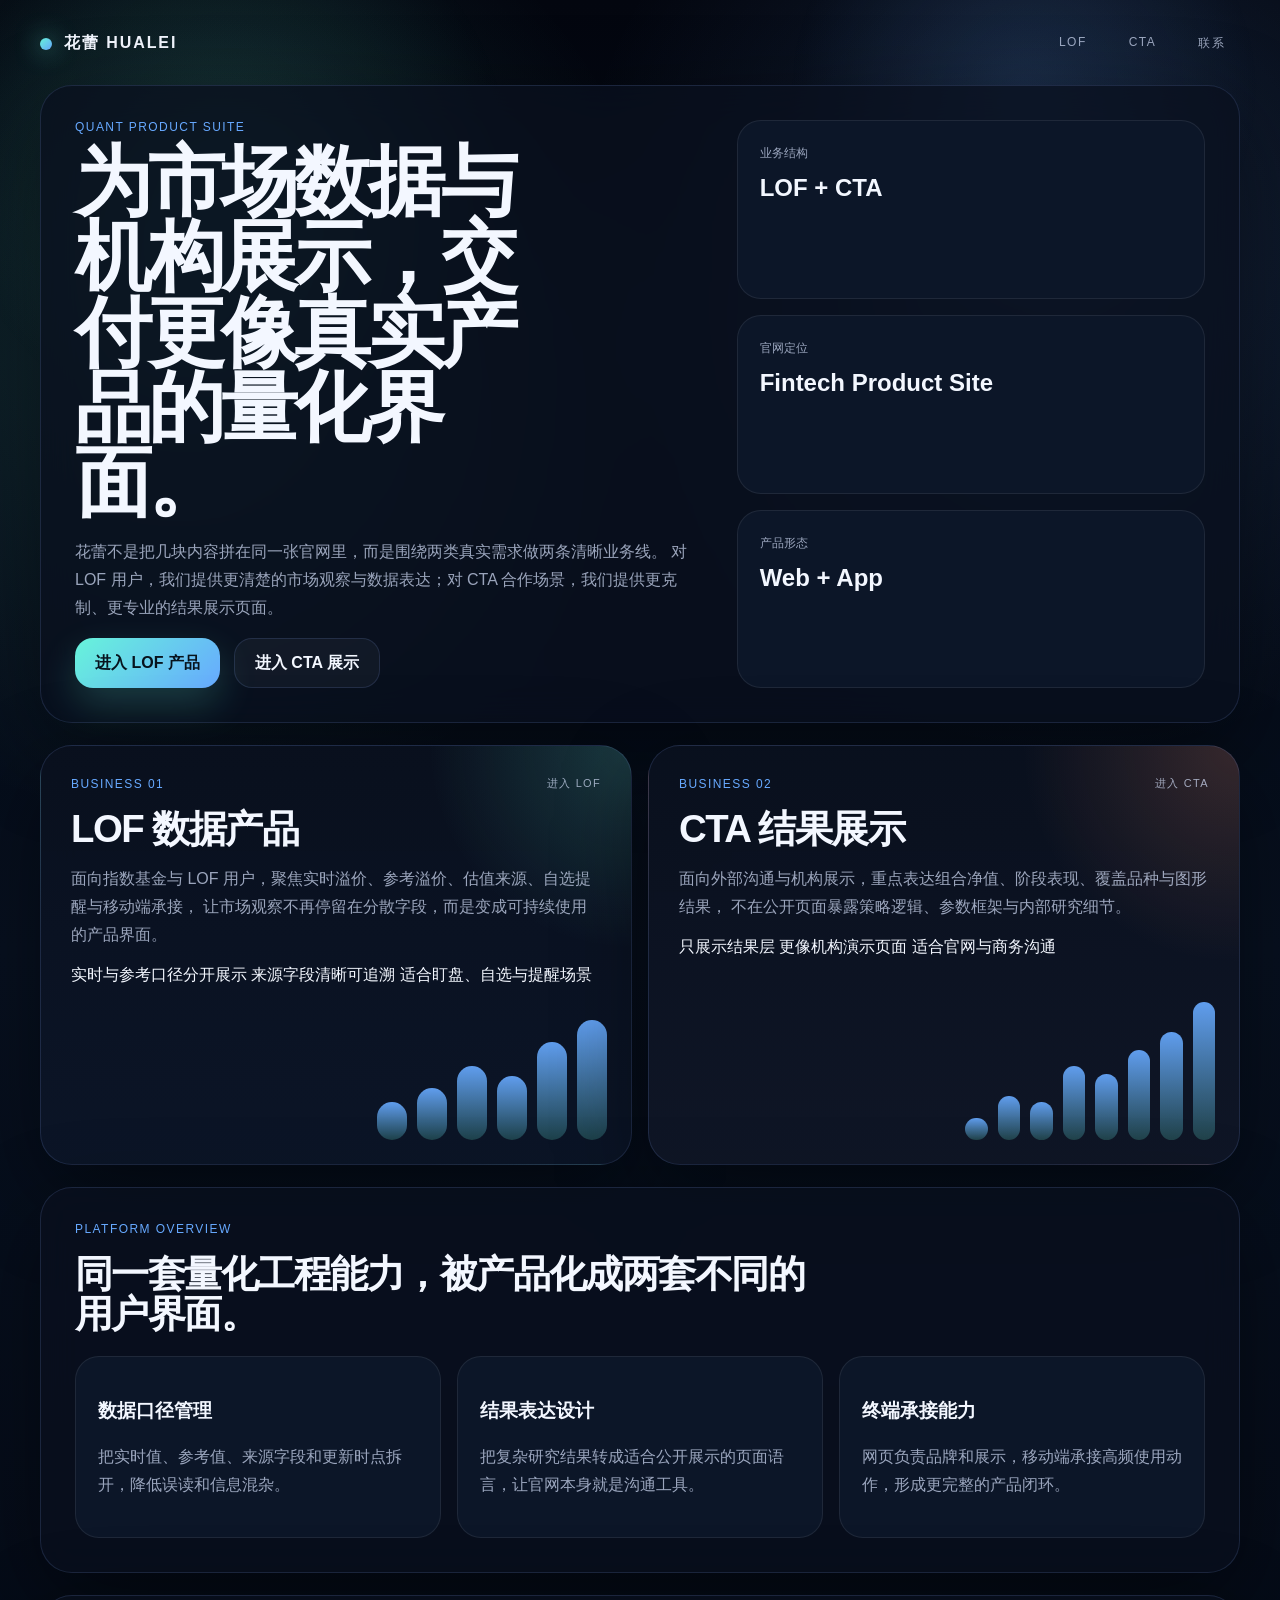
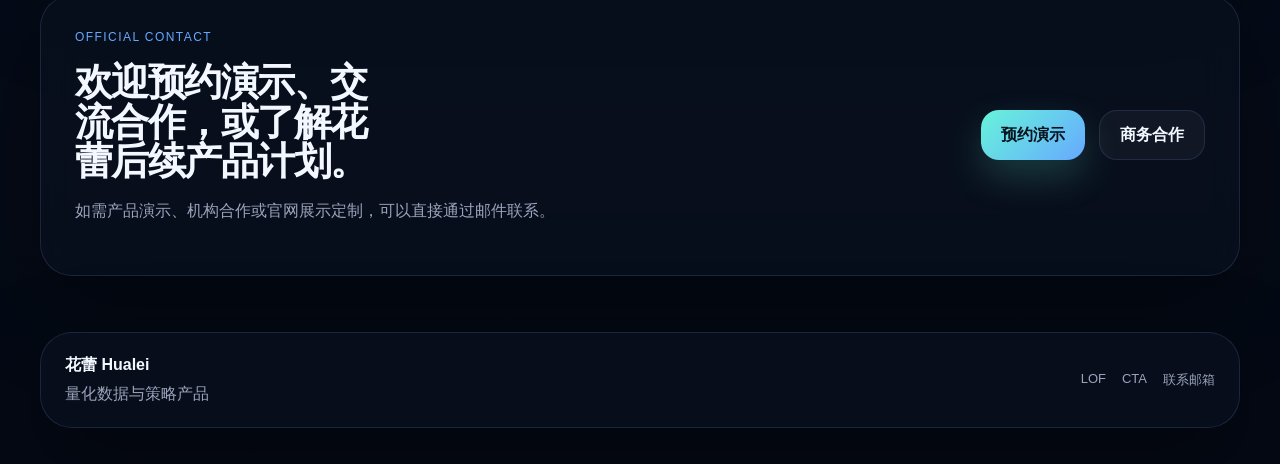
==== commit 319ab678: "Upgrade homepage into stronger fintech landing page" ====
--- a/index.html
+++ b/index.html
@@ -3,14 +3,14 @@
 <head>
   <meta charset="UTF-8" />
   <meta name="viewport" content="width=device-width, initial-scale=1.0" />
-  <title>花蕾 | LOF 与 CTA 量化产品官网</title>
+  <title>花蕾 Hualei | 量化数据与策略产品</title>
   <meta
     name="description"
-    content="花蕾官网，统一展示 LOF 数据产品与 CTA 策略结果两条业务线。"
+    content="花蕾 Hualei，面向二级市场与机构研究场景，提供 LOF 数据产品与 CTA 结果展示。"
   />
-  <meta name="theme-color" content="#08101d" />
-  <meta property="og:title" content="花蕾 | LOF 与 CTA 量化产品官网" />
-  <meta property="og:description" content="一个官网，两条业务线：LOF 数据产品与 CTA 结果展示。" />
+  <meta name="theme-color" content="#07101c" />
+  <meta property="og:title" content="花蕾 Hualei | 量化数据与策略产品" />
+  <meta property="og:description" content="面向二级市场与机构研究场景的 LOF 数据产品与 CTA 结果展示。" />
   <meta property="og:type" content="website" />
   <meta property="og:locale" content="zh_CN" />
   <meta name="twitter:card" content="summary_large_image" />
@@ -34,23 +34,28 @@
   </header>
 
   <main class="portal-main">
-    <section class="portal-hero">
+    <section class="portal-hero portal-hero-strong">
       <div class="portal-copy">
-        <p class="eyebrow">Official Product Site</p>
-        <h1>同一个官网，分别进入 LOF 与 CTA 两条业务线。</h1>
+        <p class="eyebrow">Quant Product Suite</p>
+        <h1>为市场数据与机构展示，交付更像真实产品的量化界面。</h1>
         <p class="hero-text">
-          花蕾现在不是单一产品页，而是一家量化产品公司的官网入口。
-          进入 LOF，你会看到数据产品与市场观察能力；进入 CTA，你会看到结果展示与策略业绩表达。
+          花蕾不是把几块内容拼在同一张官网里，而是围绕两类真实需求做两条清晰业务线。
+          对 LOF 用户，我们提供更清楚的市场观察与数据表达；对 CTA 合作场景，我们提供更克制、更专业的结果展示页面。
         </p>
+        <div class="hero-actions">
+          <a class="primary-link" href="./lof.html">进入 LOF 产品</a>
+          <a class="secondary-link" href="./cta.html">进入 CTA 展示</a>
+        </div>
       </div>
-      <div class="portal-metrics">
+
+      <div class="portal-metrics portal-metrics-hero">
         <div class="portal-metric">
           <span>业务结构</span>
           <strong>LOF + CTA</strong>
         </div>
         <div class="portal-metric">
-          <span>官网角色</span>
-          <strong>品牌入口</strong>
+          <span>官网定位</span>
+          <strong>Fintech Product Site</strong>
         </div>
         <div class="portal-metric">
           <span>产品形态</span>
@@ -59,7 +64,7 @@
       </div>
     </section>
 
-    <section class="portal-grid">
+    <section class="portal-grid portal-grid-strong">
       <a class="portal-card portal-lof" href="./lof.html">
         <div class="portal-card-top">
           <span class="portal-label">Business 01</span>
@@ -67,8 +72,14 @@
         </div>
         <h2>LOF 数据产品</h2>
         <p>
-          面向指数基金与 LOF 用户，聚焦实时溢价、估值来源、自选提醒与移动端产品体验。
+          面向指数基金与 LOF 用户，聚焦实时溢价、参考溢价、估值来源、自选提醒与移动端承接，
+          让市场观察不再停留在分散字段，而是变成可持续使用的产品界面。
         </p>
+        <div class="portal-feature-list">
+          <span>实时与参考口径分开展示</span>
+          <span>来源字段清晰可追溯</span>
+          <span>适合盯盘、自选与提醒场景</span>
+        </div>
         <div class="portal-visual portal-visual-lof">
           <span></span>
           <span></span>
@@ -86,8 +97,14 @@
         </div>
         <h2>CTA 结果展示</h2>
         <p>
-          面向更机构化的客户，展示组合净值、阶段表现、覆盖品种与结果图形，不公开暴露策略细节。
+          面向外部沟通与机构展示，重点表达组合净值、阶段表现、覆盖品种与图形结果，
+          不在公开页面暴露策略逻辑、参数框架与内部研究细节。
         </p>
+        <div class="portal-feature-list">
+          <span>只展示结果层</span>
+          <span>更像机构演示页面</span>
+          <span>适合官网与商务沟通</span>
+        </div>
         <div class="portal-visual portal-visual-cta">
           <span></span>
           <span></span>
@@ -101,22 +118,32 @@
       </a>
     </section>
 
-    <section class="portal-footer-strip">
-      <div>
-        <p class="eyebrow">What This Site Does</p>
-        <h3>官网负责分流与品牌表达，业务页负责各自承接用户。</h3>
+    <section class="section-panel portal-overview">
+      <div class="section-head">
+        <p class="eyebrow">Platform Overview</p>
+        <h2>同一套量化工程能力，被产品化成两套不同的用户界面。</h2>
       </div>
-      <div class="portal-actions">
-        <a class="primary-link" href="./lof.html">看 LOF 业务</a>
-        <a class="secondary-link" href="./cta.html">看 CTA 结果</a>
+      <div class="proof-grid">
+        <article class="proof-card">
+          <h3>数据口径管理</h3>
+          <p>把实时值、参考值、来源字段和更新时点拆开，降低误读和信息混杂。</p>
+        </article>
+        <article class="proof-card">
+          <h3>结果表达设计</h3>
+          <p>把复杂研究结果转成适合公开展示的页面语言，让官网本身就是沟通工具。</p>
+        </article>
+        <article class="proof-card">
+          <h3>终端承接能力</h3>
+          <p>网页负责品牌和展示，移动端承接高频使用动作，形成更完整的产品闭环。</p>
+        </article>
       </div>
     </section>
 
     <section id="contact" class="contact-strip compact-strip">
       <div>
         <p class="eyebrow">Official Contact</p>
-        <h2>欢迎预约演示与交流合作。</h2>
-        <p class="hero-text">如果你希望进一步了解花蕾的产品结构、演示方式或合作方案，可以直接通过邮件联系。</p>
+        <h2>欢迎预约演示、交流合作，或了解花蕾后续产品计划。</h2>
+        <p class="hero-text">如需产品演示、机构合作或官网展示定制，可以直接通过邮件联系。</p>
       </div>
       <div class="hero-actions">
         <a class="primary-link" href="mailto:hello@hualei.app">预约演示</a>
@@ -128,7 +155,7 @@
   <footer class="site-footer">
     <div class="footer-brand">
       <strong>花蕾 Hualei</strong>
-      <p>LOF 与 CTA 量化产品官网</p>
+      <p>量化数据与策略产品</p>
     </div>
     <div class="footer-links">
       <a href="./lof.html">LOF</a>
--- a/styles.css
+++ b/styles.css
@@ -1,76 +1,76 @@
 :root {
-  --bg: #04070d;
-  --panel: rgba(7, 14, 29, 0.7);
-  --panel-strong: rgba(12, 21, 42, 0.88);
-  --line: rgba(126, 150, 192, 0.18);
-  --text: #f4f7ff;
-  --muted: #98a8c4;
-  --teal: #45e0c4;
-  --cyan: #67baff;
-  --orange: #ff8c62;
-  --shadow: 0 32px 90px rgba(0, 0, 0, 0.42);
-}
-
-* { box-sizing: border-box; }
-html { scroll-behavior: smooth; }
+  --bg: #040914;
+  --panel: rgba(9, 16, 30, 0.78);
+  --panel-strong: rgba(13, 23, 42, 0.96);
+  --line: rgba(118, 145, 214, 0.18);
+  --text: #f3f7ff;
+  --muted: rgba(211, 222, 248, 0.72);
+  --teal: #67f4da;
+  --blue: #67a9ff;
+  --orange: #ff9471;
+  --shadow: 0 30px 90px rgba(0, 0, 0, 0.42);
+}
+
+* {
+  box-sizing: border-box;
+}
+
+html {
+  scroll-behavior: smooth;
+}
 
 body {
   margin: 0;
   min-height: 100vh;
-  overflow-x: hidden;
+  color: var(--text);
   font-family: "Segoe UI", "PingFang SC", "Microsoft YaHei", sans-serif;
-  color: var(--text);
   background:
-    radial-gradient(circle at 12% 20%, rgba(69, 224, 196, 0.15), transparent 28%),
-    radial-gradient(circle at 88% 16%, rgba(103, 186, 255, 0.13), transparent 24%),
-    radial-gradient(circle at 50% 100%, rgba(255, 140, 98, 0.13), transparent 38%),
-    linear-gradient(180deg, #04070d 0%, #09111e 48%, #05080f 100%);
-}
-
-.aurora,
-.noise {
-  pointer-events: none;
+    radial-gradient(circle at 14% 16%, rgba(103, 244, 218, 0.14), transparent 24%),
+    radial-gradient(circle at 84% 12%, rgba(103, 169, 255, 0.16), transparent 24%),
+    linear-gradient(180deg, #03060f 0%, #07101f 46%, #040914 100%);
+}
+
+a {
+  color: inherit;
+  text-decoration: none;
+}
+
+.ambient {
   position: fixed;
   inset: 0;
-}
-
-.aurora-a {
-  background: radial-gradient(circle at 22% 24%, rgba(69, 224, 196, 0.14), transparent 20%);
-}
-
-.aurora-b {
-  background: radial-gradient(circle at 76% 12%, rgba(103, 186, 255, 0.12), transparent 18%);
-}
-
-.noise {
-  opacity: 0.08;
-  background-image:
-    linear-gradient(rgba(255, 255, 255, 0.05) 1px, transparent 1px),
-    linear-gradient(90deg, rgba(255, 255, 255, 0.04) 1px, transparent 1px);
-  background-size: 72px 72px;
-  mask-image: linear-gradient(180deg, black, transparent);
+  pointer-events: none;
+}
+
+.ambient-a {
+  background: radial-gradient(circle at 18% 18%, rgba(103, 244, 218, 0.12), transparent 22%);
+}
+
+.ambient-b {
+  background: radial-gradient(circle at 80% 10%, rgba(103, 169, 255, 0.14), transparent 18%);
 }
 
 .site-header,
-main {
+.portal-main,
+.subpage-main,
+.site-footer {
   position: relative;
   z-index: 1;
-}
-
-.site-header {
   width: min(1200px, calc(100vw - 32px));
   margin: 0 auto;
+}
+
+.site-header {
+  display: flex;
+  align-items: center;
+  justify-content: space-between;
+  gap: 20px;
   padding: 24px 0 0;
-  display: flex;
-  justify-content: space-between;
-  align-items: center;
-  gap: 18px;
 }
 
 .brand-lockup {
   display: inline-flex;
   align-items: center;
-  gap: 10px;
+  gap: 12px;
   font-weight: 700;
 }
 
@@ -78,13 +78,16 @@
   width: 12px;
   height: 12px;
   border-radius: 999px;
-  background: linear-gradient(135deg, var(--teal), var(--cyan));
-  box-shadow: 0 0 30px rgba(69, 224, 196, 0.8);
+  background: linear-gradient(135deg, var(--teal), var(--blue));
+  box-shadow: 0 0 24px rgba(103, 244, 218, 0.75);
 }
 
 .brand-name,
 .site-nav a,
-.eyebrow {
+.eyebrow,
+.portal-label,
+.portal-jump,
+.module-tag {
   letter-spacing: 0.12em;
   text-transform: uppercase;
 }
@@ -92,99 +95,230 @@
 .site-nav {
   display: flex;
   flex-wrap: wrap;
-  gap: 18px;
-}
-
-.site-nav a,
-.footer-links a {
-  color: var(--muted);
-  text-decoration: none;
+  gap: 12px;
+}
+
+.site-nav a {
+  padding: 10px 14px;
+  border-radius: 999px;
+  color: var(--muted);
   font-size: 12px;
-}
-
-.site-nav .nav-accent {
+  border: 1px solid transparent;
+}
+
+.site-nav a:hover,
+.site-nav .active-link {
   color: var(--text);
-  border: 1px solid rgba(103, 186, 255, 0.24);
-  border-radius: 999px;
-  padding: 10px 14px;
-  background: linear-gradient(135deg, rgba(103, 186, 255, 0.12), rgba(69, 224, 196, 0.08));
-}
-
-main {
-  width: min(1200px, calc(100vw - 32px));
-  margin: 0 auto;
-  padding: 20px 0 64px;
-}
-
-.hero,
-.section-block,
-.cta-strip,
-.trust-strip {
-  background: var(--panel);
+  border-color: rgba(103, 169, 255, 0.24);
+  background: rgba(103, 169, 255, 0.08);
+}
+
+.portal-main,
+.subpage-main {
+  padding: 22px 0 56px;
+}
+
+.portal-hero,
+.portal-card,
+.portal-footer-strip,
+.sub-hero,
+.section-panel,
+.contact-strip,
+.site-footer {
   border: 1px solid var(--line);
   border-radius: 32px;
+  background: var(--panel);
   box-shadow: var(--shadow);
   backdrop-filter: blur(18px);
 }
 
-.hero {
+.portal-hero,
+.sub-hero,
+.section-panel,
+.contact-strip {
+  padding: 34px;
+}
+
+.portal-hero {
   display: grid;
-  grid-template-columns: 1.1fr 0.9fr;
-  gap: 32px;
-  padding: 44px;
-  margin-top: 20px;
-}
-
-.eyebrow {
-  margin: 0 0 10px;
-  color: var(--cyan);
-  font-size: 12px;
-}
-
-h1, h2, h3, p { margin-top: 0; }
-
-h1 {
-  margin-bottom: 18px;
+  grid-template-columns: 1.15fr 0.85fr;
+  gap: 28px;
+}
+
+.portal-copy h1,
+.sub-hero-copy h1 {
+  margin: 0 0 18px;
   font-size: clamp(42px, 6vw, 78px);
   line-height: 0.98;
   letter-spacing: -0.05em;
-  max-width: 12ch;
-}
-
-h2 {
-  margin-bottom: 12px;
-  font-size: clamp(26px, 3vw, 42px);
+}
+
+.portal-copy h1 {
+  max-width: 11ch;
+}
+
+.sub-hero-copy h1 {
+  max-width: 13ch;
+}
+
+.eyebrow {
+  margin: 0 0 10px;
+  color: var(--blue);
+  font-size: 12px;
+}
+
+.hero-text,
+.portal-card p,
+.module-card p,
+.proof-card p {
+  color: var(--muted);
+  line-height: 1.75;
+}
+
+.portal-metrics,
+.portal-grid,
+.module-grid,
+.proof-grid {
+  display: grid;
+  gap: 16px;
+}
+
+.portal-metrics {
+  grid-template-columns: 1fr;
+}
+
+.portal-metric,
+.module-card,
+.proof-card {
+  padding: 22px;
+  border-radius: 24px;
+  border: 1px solid rgba(255, 255, 255, 0.08);
+  background: var(--panel-strong);
+}
+
+.portal-metric span,
+.module-tag {
+  color: var(--muted);
+  font-size: 12px;
+}
+
+.portal-metric strong {
+  display: block;
+  margin-top: 12px;
+  font-size: 24px;
+}
+
+.portal-grid {
+  grid-template-columns: repeat(2, minmax(0, 1fr));
+  margin-top: 22px;
+}
+
+.portal-card {
+  position: relative;
+  overflow: hidden;
+  min-height: 420px;
+  padding: 30px;
+  transition: transform 180ms ease, border-color 180ms ease;
+}
+
+.portal-card:hover {
+  transform: translateY(-4px);
+  border-color: rgba(103, 244, 218, 0.28);
+}
+
+.portal-lof {
+  background:
+    radial-gradient(circle at top right, rgba(103, 244, 218, 0.18), transparent 28%),
+    linear-gradient(180deg, rgba(9, 16, 30, 0.98), rgba(12, 22, 40, 0.94));
+}
+
+.portal-cta {
+  background:
+    radial-gradient(circle at top right, rgba(255, 148, 113, 0.18), transparent 30%),
+    linear-gradient(180deg, rgba(9, 16, 30, 0.98), rgba(16, 23, 39, 0.94));
+}
+
+.portal-card-top {
+  display: flex;
+  align-items: center;
+  justify-content: space-between;
+  gap: 18px;
+}
+
+.portal-label {
+  color: var(--blue);
+  font-size: 12px;
+}
+
+.portal-jump {
+  color: var(--muted);
+  font-size: 11px;
+}
+
+.portal-card h2,
+.section-head h2,
+.portal-footer-strip h3,
+.contact-strip h2 {
+  margin: 18px 0 12px;
+  font-size: clamp(28px, 3vw, 44px);
+  line-height: 1.04;
   letter-spacing: -0.04em;
 }
 
-h3 {
-  margin-bottom: 10px;
-  font-size: 22px;
-}
-
-.hero-text,
-.feature-card p,
-.engine-card li,
-.scene-card p,
-.side-card p,
-.cta-text,
-.proof-card p,
-.faq-item p,
-.roadmap-item p,
-.trust-item span,
-.section-copy,
-.footer-brand small,
-.business-card p {
-  color: var(--muted);
-  line-height: 1.75;
-}
-
-.hero-actions,
-.cta-actions {
+.portal-visual {
+  position: absolute;
+  right: 24px;
+  bottom: 24px;
+  display: grid;
+  align-items: end;
+  gap: 10px;
+}
+
+.portal-visual-lof {
+  width: 230px;
+  grid-template-columns: repeat(6, 1fr);
+}
+
+.portal-visual-cta {
+  width: 250px;
+  grid-template-columns: repeat(8, 1fr);
+}
+
+.portal-visual span {
+  border-radius: 999px;
+  background: linear-gradient(180deg, rgba(103, 169, 255, 0.92), rgba(103, 244, 218, 0.2));
+}
+
+.portal-visual-lof span:nth-child(1) { height: 38px; }
+.portal-visual-lof span:nth-child(2) { height: 52px; }
+.portal-visual-lof span:nth-child(3) { height: 74px; }
+.portal-visual-lof span:nth-child(4) { height: 64px; }
+.portal-visual-lof span:nth-child(5) { height: 98px; }
+.portal-visual-lof span:nth-child(6) { height: 120px; }
+
+.portal-visual-cta span:nth-child(1) { height: 22px; }
+.portal-visual-cta span:nth-child(2) { height: 44px; }
+.portal-visual-cta span:nth-child(3) { height: 38px; }
+.portal-visual-cta span:nth-child(4) { height: 74px; }
+.portal-visual-cta span:nth-child(5) { height: 66px; }
+.portal-visual-cta span:nth-child(6) { height: 90px; }
+.portal-visual-cta span:nth-child(7) { height: 108px; }
+.portal-visual-cta span:nth-child(8) { height: 138px; }
+
+.portal-footer-strip {
+  margin-top: 22px;
+  padding: 28px 30px;
+  display: flex;
+  align-items: center;
+  justify-content: space-between;
+  gap: 20px;
+}
+
+.portal-actions,
+.hero-actions {
   display: flex;
   flex-wrap: wrap;
   gap: 14px;
-  margin-top: 28px;
 }
 
 .primary-link,
@@ -196,13 +330,12 @@
   padding: 0 20px;
   border-radius: 18px;
   font-weight: 700;
-  text-decoration: none;
 }
 
 .primary-link {
   color: #07131d;
-  background: linear-gradient(135deg, var(--teal), var(--cyan));
-  box-shadow: 0 18px 40px rgba(69, 224, 196, 0.2);
+  background: linear-gradient(135deg, var(--teal), var(--blue));
+  box-shadow: 0 16px 38px rgba(103, 244, 218, 0.2);
 }
 
 .secondary-link {
@@ -211,378 +344,147 @@
   background: rgba(255, 255, 255, 0.04);
 }
 
-.hero-meta,
-.trust-strip,
-.business-grid,
-.module-grid,
-.proof-grid,
-.scene-grid,
-.status-grid {
+.contact-strip {
+  margin-top: 22px;
+  display: flex;
+  align-items: center;
+  justify-content: space-between;
+  gap: 20px;
+}
+
+.compact-strip h2 {
+  max-width: 14ch;
+}
+
+.sub-hero {
   display: grid;
-  gap: 16px;
-}
-
-.hero-meta {
-  grid-template-columns: repeat(3, 1fr);
-  margin-top: 28px;
-}
-
-.trust-strip {
-  margin-top: 22px;
-  padding: 20px 24px;
-  grid-template-columns: repeat(3, 1fr);
-}
-
-.business-grid {
-  grid-template-columns: repeat(2, 1fr);
-}
-
-.module-grid {
-  grid-template-columns: repeat(3, 1fr);
-}
-
-.proof-grid,
-.scene-grid,
-.status-grid {
-  grid-template-columns: repeat(3, 1fr);
-}
-
-.meta-card,
-.glass-card,
-.engine-card,
-.feature-card,
-.scene-card,
-.module-card,
-.status-card,
-.proof-card,
-.faq-item,
-.roadmap-item,
-.trust-item,
-.business-card {
+  grid-template-columns: 1.05fr 0.95fr;
+  gap: 22px;
+}
+
+.sub-stat-grid {
+  display: grid;
+  grid-template-columns: 1fr;
+  gap: 14px;
+}
+
+.sub-stat {
+  padding: 20px;
+  border-radius: 22px;
+  border: 1px solid rgba(255, 255, 255, 0.08);
   background: var(--panel-strong);
-  border: 1px solid var(--line);
-  border-radius: 24px;
-  padding: 22px;
-}
-
-.business-primary {
-  background:
-    linear-gradient(135deg, rgba(69, 224, 196, 0.12), rgba(103, 186, 255, 0.06)),
-    var(--panel-strong);
-}
-
-.business-secondary {
-  background:
-    linear-gradient(135deg, rgba(255, 140, 98, 0.12), rgba(103, 186, 255, 0.06)),
-    var(--panel-strong);
-}
-
-.inline-link {
-  display: inline-flex;
-  margin-top: 18px;
-  color: var(--cyan);
-  font-weight: 700;
-  text-decoration: none;
-}
-
-.meta-card span,
-.metric-row span,
-.mini-title,
-.module-tag,
-.feature-index,
-.roadmap-phase,
-.status-card span {
+}
+
+.sub-stat span {
+  display: block;
   color: var(--muted);
   font-size: 12px;
   text-transform: uppercase;
   letter-spacing: 0.1em;
 }
 
-.meta-card strong,
-.metric-row strong,
-.status-card strong {
+.sub-stat strong {
   display: block;
-  margin-top: 10px;
-}
-
-.meta-card strong {
-  font-size: 20px;
-}
-
-.status-card strong {
+  margin-top: 12px;
   font-size: 24px;
 }
 
-.hero-visual {
-  display: grid;
-  gap: 18px;
-  align-content: center;
-}
-
-.glass-card {
-  padding: 22px;
-  position: relative;
-  overflow: hidden;
-}
-
-.main-card {
-  min-height: 360px;
-}
-
-.card-topline {
-  display: flex;
-  justify-content: space-between;
-  align-items: center;
-  gap: 12px;
-  margin-bottom: 22px;
-  color: var(--muted);
-  font-size: 13px;
-}
-
-.signal {
-  padding: 7px 10px;
-  border-radius: 999px;
-  font-size: 11px;
-  font-weight: 700;
-}
-
-.signal.live {
-  color: var(--teal);
-  background: rgba(69, 224, 196, 0.14);
-}
-
-.metric-stack {
-  display: grid;
-  gap: 18px;
-}
-
-.metric-row {
-  display: flex;
-  justify-content: space-between;
-  gap: 16px;
-  align-items: baseline;
-}
-
-.metric-row strong {
-  margin-top: 0;
-  text-align: right;
-  font-size: 20px;
-}
-
-.wave-grid {
-  position: absolute;
-  right: -18px;
-  bottom: -10px;
-  width: 240px;
-  display: grid;
-  grid-template-columns: repeat(6, 1fr);
-  gap: 10px;
-  transform: rotate(-8deg);
-}
-
-.wave-grid span {
-  display: block;
-  height: 14px;
-  border-radius: 999px;
-  background: linear-gradient(180deg, rgba(103, 186, 255, 0.65), rgba(69, 224, 196, 0.18));
-  animation: rise 3.8s ease-in-out infinite;
-}
-
-.wave-grid span:nth-child(3n) { height: 54px; }
-.wave-grid span:nth-child(4n) { height: 78px; }
-.wave-grid span:nth-child(5n) { height: 38px; }
-
-@keyframes rise {
-  0%, 100% { transform: translateY(8px); opacity: 0.55; }
-  50% { transform: translateY(-8px); opacity: 1; }
-}
-
-.side-card h2 {
-  font-size: 28px;
-}
-
-.positive { color: var(--teal); }
-.negative { color: var(--orange); }
-
-.section-block,
-.cta-strip {
+.section-panel {
   margin-top: 22px;
-  padding: 34px;
 }
 
 .section-head {
   max-width: 760px;
-  margin-bottom: 24px;
-}
-
-.engine-layout {
-  display: grid;
-  grid-template-columns: 0.9fr 1.1fr;
-  gap: 18px;
-  align-items: stretch;
-}
-
-.bullet-list {
-  margin: 0;
-  padding-left: 18px;
-}
-
-.bullet-list li + li {
-  margin-top: 12px;
-}
-
-.engine-flow {
-  display: grid;
-  grid-template-columns: repeat(4, 1fr);
-  gap: 12px;
-  align-items: center;
-}
-
-.flow-node,
-.flow-arrow {
-  border-radius: 22px;
-}
-
-.flow-node {
-  min-height: 140px;
-  padding: 20px;
-  display: flex;
-  align-items: flex-end;
-  border: 1px solid var(--line);
-  background: linear-gradient(180deg, rgba(255, 255, 255, 0.06), rgba(255, 255, 255, 0.03));
-  font-weight: 700;
-}
-
-.accent-node {
-  background: linear-gradient(180deg, rgba(69, 224, 196, 0.18), rgba(103, 186, 255, 0.1));
-}
-
-.flow-arrow {
-  height: 2px;
-  background: linear-gradient(90deg, rgba(103, 186, 255, 0.15), rgba(69, 224, 196, 0.7));
-}
-
-.roadmap-list,
-.faq-list {
-  display: grid;
+  margin-bottom: 22px;
+}
+
+.module-grid,
+.proof-grid {
+  grid-template-columns: repeat(3, minmax(0, 1fr));
+}
+
+.site-footer {
+  margin-bottom: 36px;
+  padding: 22px 24px;
+  display: flex;
+  align-items: center;
+  justify-content: space-between;
+  gap: 20px;
+}
+
+.footer-brand p {
+  margin: 8px 0 0;
+  color: var(--muted);
+}
+
+.footer-links {
+  display: flex;
+  flex-wrap: wrap;
   gap: 16px;
 }
 
-.roadmap-phase {
-  display: inline-block;
-  margin-bottom: 10px;
-  color: var(--cyan);
-}
-
-.cta-strip {
-  display: flex;
-  justify-content: space-between;
-  align-items: center;
-  gap: 20px;
-}
-
-.site-footer {
-  width: min(1200px, calc(100vw - 32px));
-  margin: 0 auto 40px;
-  padding: 0 0 20px;
-  display: grid;
-  grid-template-columns: 1.2fr 0.8fr 0.8fr;
-  gap: 18px;
-  color: var(--muted);
-}
-
-.footer-brand p {
-  margin: 8px 0 4px;
-}
-
-.footer-links {
-  display: grid;
-  gap: 10px;
-  align-content: start;
-}
-
-.footer-copy {
-  display: flex;
-  flex-direction: column;
-  align-items: flex-end;
-  gap: 8px;
+.footer-links a {
+  color: var(--muted);
   font-size: 13px;
 }
 
-@media (max-width: 1100px) {
-  .hero,
-  .engine-layout,
-  .cta-strip {
+@media (max-width: 1024px) {
+  .portal-hero,
+  .portal-grid,
+  .sub-hero,
+  .module-grid,
+  .proof-grid,
+  .portal-footer-strip,
+  .contact-strip {
     grid-template-columns: 1fr;
     display: grid;
   }
-
-  .hero-meta,
-  .trust-strip,
-  .business-grid,
-  .module-grid,
-  .proof-grid,
-  .scene-grid,
-  .status-grid,
-  .site-footer {
-    grid-template-columns: repeat(2, 1fr);
-  }
-
-  .engine-flow {
-    grid-template-columns: 1fr;
-  }
-
-  .flow-arrow {
-    width: 2px;
-    height: 34px;
-    justify-self: center;
-    background: linear-gradient(180deg, rgba(103, 186, 255, 0.15), rgba(69, 224, 196, 0.7));
-  }
 }
 
 @media (max-width: 760px) {
   .site-header,
-  main,
+  .portal-main,
+  .subpage-main,
   .site-footer {
     width: min(100vw - 20px, 1200px);
   }
 
   .site-header {
-    padding-top: 14px;
     flex-direction: column;
     align-items: flex-start;
-  }
-
-  .hero,
-  .section-block,
-  .cta-strip,
-  .trust-strip {
+    padding-top: 14px;
+  }
+
+  .portal-hero,
+  .portal-card,
+  .portal-footer-strip,
+  .sub-hero,
+  .section-panel,
+  .contact-strip,
+  .site-footer {
     padding: 22px;
     border-radius: 24px;
   }
 
-  .hero-meta,
-  .trust-strip,
-  .business-grid,
-  .module-grid,
-  .proof-grid,
-  .scene-grid,
-  .status-grid,
-  .site-footer {
-    grid-template-columns: 1fr;
-  }
-
-  h1 { max-width: none; }
-
-  .metric-row,
-  .cta-actions,
+  .portal-copy h1,
+  .sub-hero-copy h1 {
+    max-width: none;
+    font-size: 38px;
+  }
+
   .site-footer,
-  .footer-copy {
+  .footer-links,
+  .hero-actions,
+  .portal-actions {
     flex-direction: column;
     align-items: flex-start;
   }
 
-  .metric-row strong {
-    text-align: left;
-  }
-}
+  .portal-card {
+    min-height: 340px;
+  }
+
+  .portal-visual {
+    width: 180px;
+  }
+}
